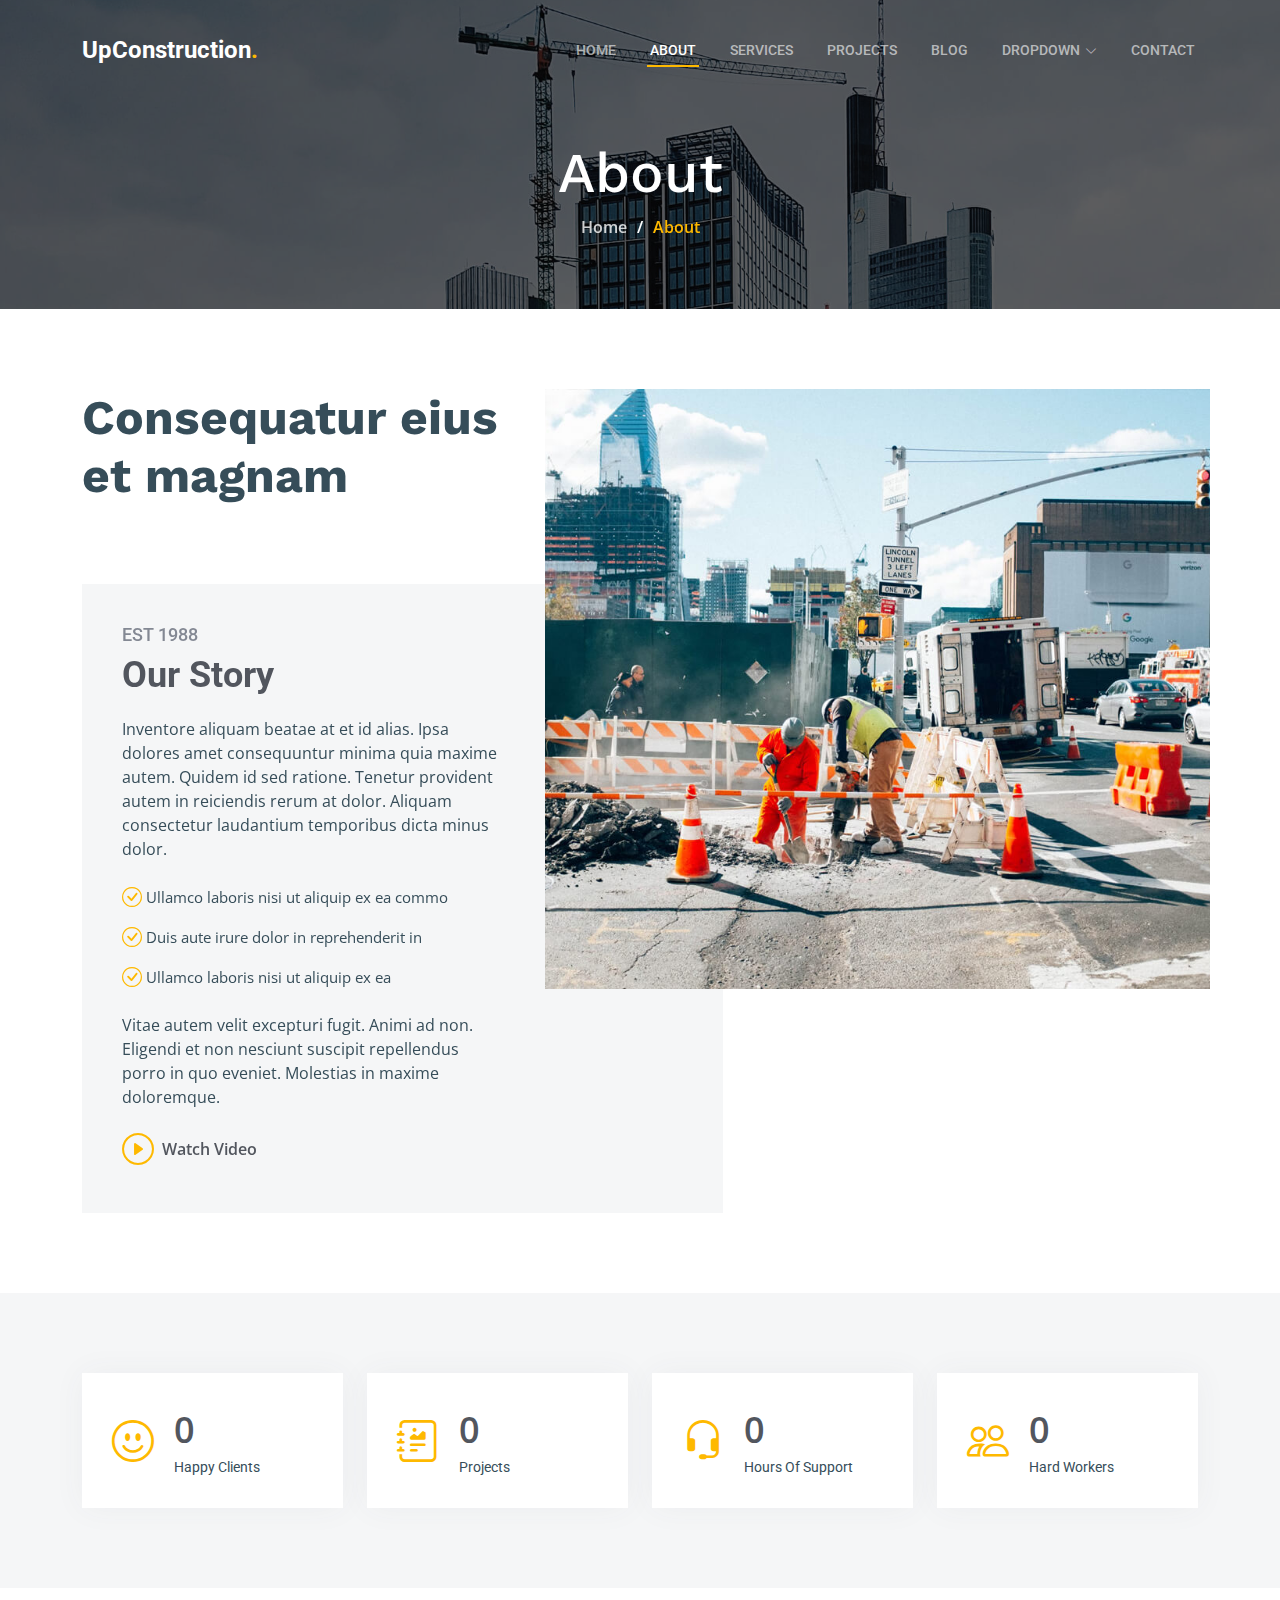
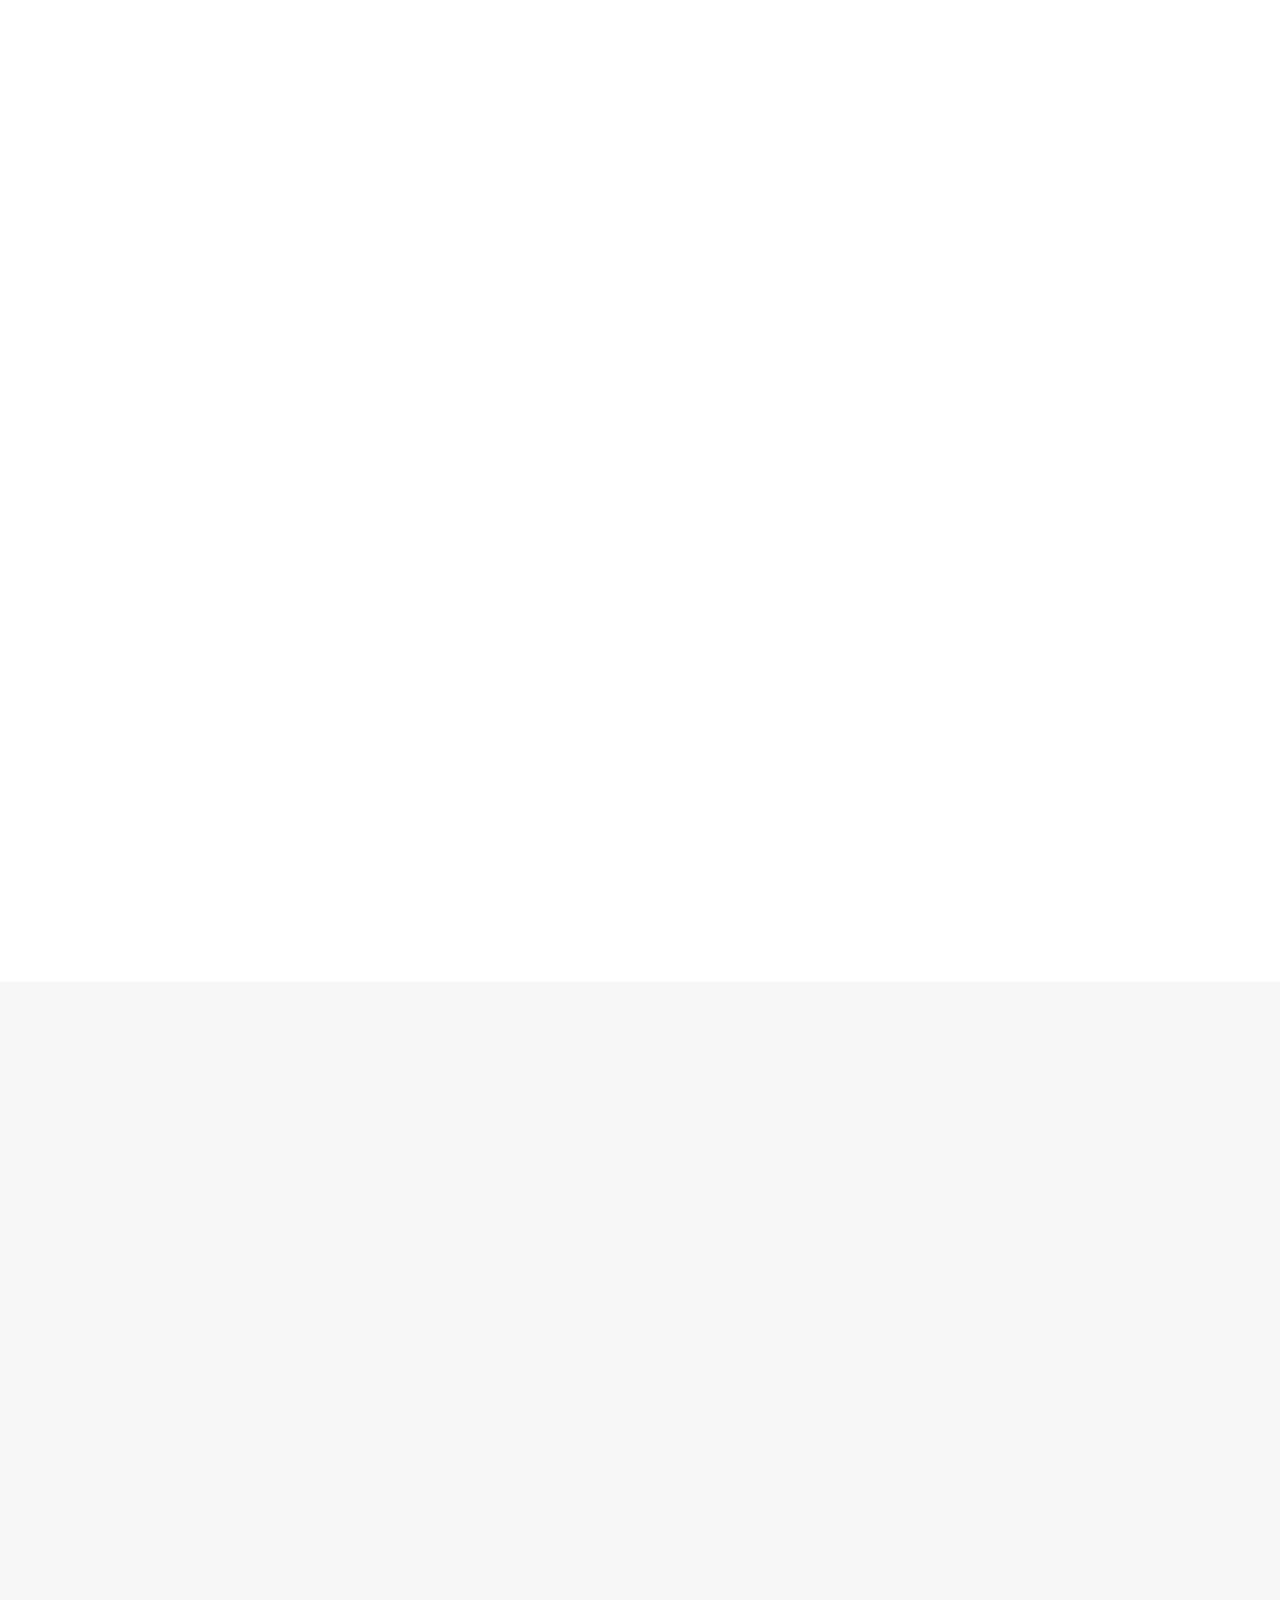
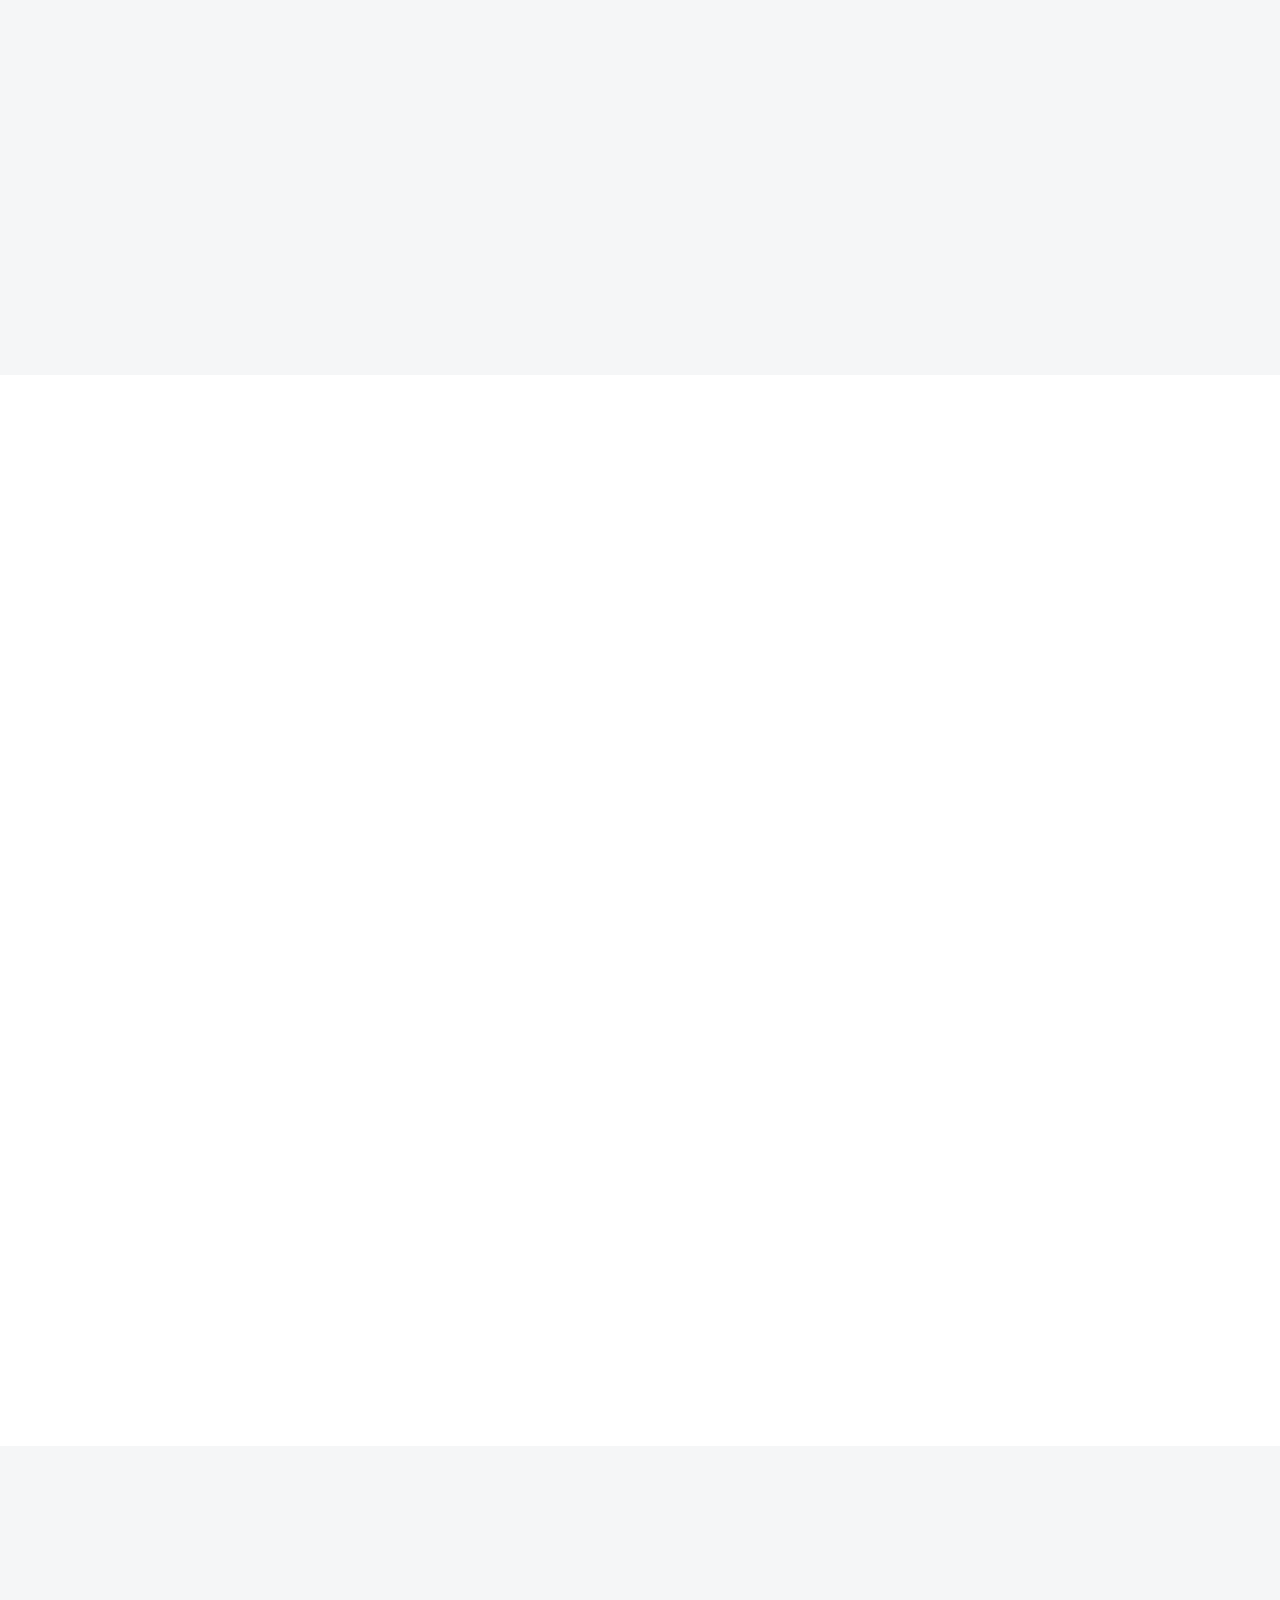
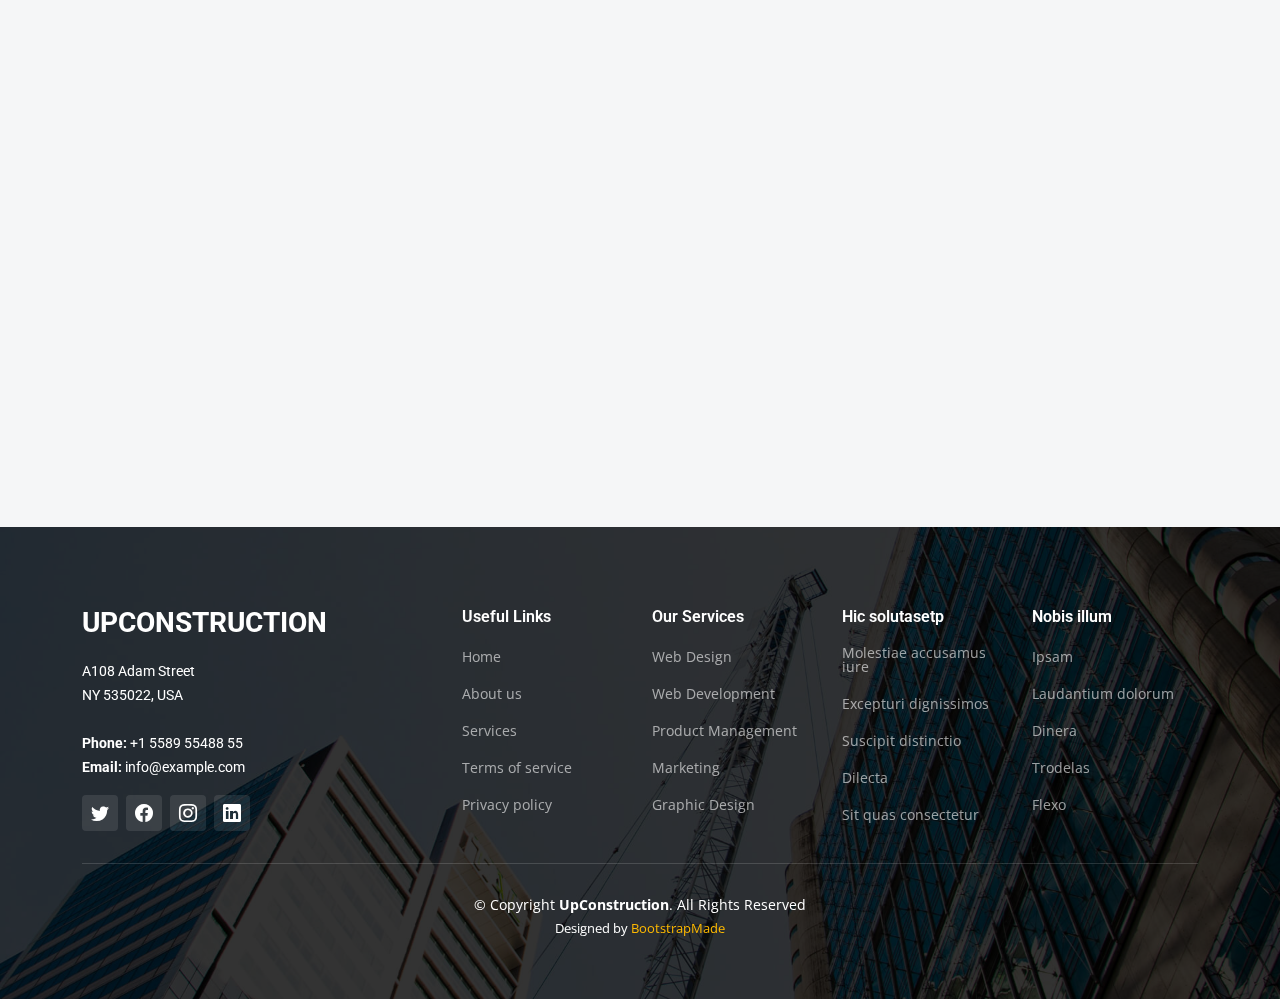
==== about.html @ 9ca7bbab "first commit" ====
<!DOCTYPE html>
<html lang="en">

<head>
  <meta charset="utf-8">
  <meta content="width=device-width, initial-scale=1.0" name="viewport">

  <title>UpConstruction Bootstrap Template - About</title>
  <meta content="" name="description">
  <meta content="" name="keywords">

  <!-- Favicons -->
  <link href="assets/img/favicon.png" rel="icon">
  <link href="assets/img/apple-touch-icon.png" rel="apple-touch-icon">

  <!-- Google Fonts -->
  <link rel="preconnect" href="https://fonts.googleapis.com">
  <link rel="preconnect" href="https://fonts.gstatic.com" crossorigin>
  <link href="https://fonts.googleapis.com/css2?family=Open+Sans:ital,wght@0,300;0,400;0,500;0,600;0,700;1,300;1,400;1,600;1,700&family=Roboto:ital,wght@0,300;0,400;0,500;0,600;0,700;1,300;1,400;1,500;1,600;1,700&family=Work+Sans:ital,wght@0,300;0,400;0,500;0,600;0,700;1,300;1,400;1,500;1,600;1,700&display=swap" rel="stylesheet">

  <!-- Vendor CSS Files -->
  <link href="assets/vendor/bootstrap/css/bootstrap.min.css" rel="stylesheet">
  <link href="assets/vendor/bootstrap-icons/bootstrap-icons.css" rel="stylesheet">
  <link href="assets/vendor/fontawesome-free/css/all.min.css" rel="stylesheet">
  <link href="assets/vendor/aos/aos.css" rel="stylesheet">
  <link href="assets/vendor/glightbox/css/glightbox.min.css" rel="stylesheet">
  <link href="assets/vendor/swiper/swiper-bundle.min.css" rel="stylesheet">

  <!-- Template Main CSS File -->
  <link href="assets/css/main.css" rel="stylesheet">

  <!-- =======================================================
  * Template Name: UpConstruction - v1.0.1
  * Template URL: https://bootstrapmade.com/upconstruction-bootstrap-construction-website-template/
  * Author: BootstrapMade.com
  * License: https://bootstrapmade.com/license/
  ======================================================== -->
</head>

<body>

  <!-- ======= Header ======= -->
  <header id="header" class="header d-flex align-items-center">
    <div class="container-fluid container-xl d-flex align-items-center justify-content-between">

      <a href="index.html" class="logo d-flex align-items-center">
        <!-- Uncomment the line below if you also wish to use an image logo -->
        <!-- <img src="assets/img/logo.png" alt=""> -->
        <h1>UpConstruction<span>.</span></h1>
      </a>

      <i class="mobile-nav-toggle mobile-nav-show bi bi-list"></i>
      <i class="mobile-nav-toggle mobile-nav-hide d-none bi bi-x"></i>
      <nav id="navbar" class="navbar">
        <ul>
          <li><a href="index.html">Home</a></li>
          <li><a href="about.html" class="active">About</a></li>
          <li><a href="services.html">Services</a></li>
          <li><a href="projects.html">Projects</a></li>
          <li><a href="blog.html">Blog</a></li>
          <li class="dropdown"><a href="#"><span>Dropdown</span> <i class="bi bi-chevron-down dropdown-indicator"></i></a>
            <ul>
              <li><a href="#">Dropdown 1</a></li>
              <li class="dropdown"><a href="#"><span>Deep Dropdown</span> <i class="bi bi-chevron-down dropdown-indicator"></i></a>
                <ul>
                  <li><a href="#">Deep Dropdown 1</a></li>
                  <li><a href="#">Deep Dropdown 2</a></li>
                  <li><a href="#">Deep Dropdown 3</a></li>
                  <li><a href="#">Deep Dropdown 4</a></li>
                  <li><a href="#">Deep Dropdown 5</a></li>
                </ul>
              </li>
              <li><a href="#">Dropdown 2</a></li>
              <li><a href="#">Dropdown 3</a></li>
              <li><a href="#">Dropdown 4</a></li>
            </ul>
          </li>
          <li><a href="contact.html">Contact</a></li>
        </ul>
      </nav><!-- .navbar -->

    </div>
  </header><!-- End Header -->

  <main id="main">

    <!-- ======= Breadcrumbs ======= -->
    <div class="breadcrumbs d-flex align-items-center" style="background-image: url('assets/img/breadcrumbs-bg.jpg');">
      <div class="container position-relative d-flex flex-column align-items-center" data-aos="fade">

        <h2>About</h2>
        <ol>
          <li><a href="index.html">Home</a></li>
          <li>About</li>
        </ol>

      </div>
    </div><!-- End Breadcrumbs -->

    <!-- ======= About Section ======= -->
    <section id="about" class="about">
      <div class="container" data-aos="fade-up">

        <div class="row position-relative">

          <div class="col-lg-7 about-img" style="background-image: url(assets/img/about.jpg);"></div>

          <div class="col-lg-7">
            <h2>Consequatur eius et magnam</h2>
            <div class="our-story">
              <h4>Est 1988</h4>
              <h3>Our Story</h3>
              <p>Inventore aliquam beatae at et id alias. Ipsa dolores amet consequuntur minima quia maxime autem. Quidem id sed ratione. Tenetur provident autem in reiciendis rerum at dolor. Aliquam consectetur laudantium temporibus dicta minus dolor.</p>
              <ul>
                <li><i class="bi bi-check-circle"></i> <span>Ullamco laboris nisi ut aliquip ex ea commo</span></li>
                <li><i class="bi bi-check-circle"></i> <span>Duis aute irure dolor in reprehenderit in</span></li>
                <li><i class="bi bi-check-circle"></i> <span>Ullamco laboris nisi ut aliquip ex ea</span></li>
              </ul>
              <p>Vitae autem velit excepturi fugit. Animi ad non. Eligendi et non nesciunt suscipit repellendus porro in quo eveniet. Molestias in maxime doloremque.</p>

              <div class="watch-video d-flex align-items-center position-relative">
                <i class="bi bi-play-circle"></i>
                <a href="https://www.youtube.com/watch?v=LXb3EKWsInQ" class="glightbox stretched-link">Watch Video</a>
              </div>
            </div>
          </div>

        </div>

      </div>
    </section>
    <!-- End About Section -->

    <!-- ======= Stats Counter Section ======= -->
    <section id="stats-counter" class="stats-counter section-bg">
      <div class="container">

        <div class="row gy-4">

          <div class="col-lg-3 col-md-6">
            <div class="stats-item d-flex align-items-center w-100 h-100">
              <i class="bi bi-emoji-smile color-blue flex-shrink-0"></i>
              <div>
                <span data-purecounter-start="0" data-purecounter-end="232" data-purecounter-duration="1" class="purecounter"></span>
                <p>Happy Clients</p>
              </div>
            </div>
          </div><!-- End Stats Item -->

          <div class="col-lg-3 col-md-6">
            <div class="stats-item d-flex align-items-center w-100 h-100">
              <i class="bi bi-journal-richtext color-orange flex-shrink-0"></i>
              <div>
                <span data-purecounter-start="0" data-purecounter-end="521" data-purecounter-duration="1" class="purecounter"></span>
                <p>Projects</p>
              </div>
            </div>
          </div><!-- End Stats Item -->

          <div class="col-lg-3 col-md-6">
            <div class="stats-item d-flex align-items-center w-100 h-100">
              <i class="bi bi-headset color-green flex-shrink-0"></i>
              <div>
                <span data-purecounter-start="0" data-purecounter-end="1463" data-purecounter-duration="1" class="purecounter"></span>
                <p>Hours Of Support</p>
              </div>
            </div>
          </div><!-- End Stats Item -->

          <div class="col-lg-3 col-md-6">
            <div class="stats-item d-flex align-items-center w-100 h-100">
              <i class="bi bi-people color-pink flex-shrink-0"></i>
              <div>
                <span data-purecounter-start="0" data-purecounter-end="15" data-purecounter-duration="1" class="purecounter"></span>
                <p>Hard Workers</p>
              </div>
            </div>
          </div><!-- End Stats Item -->

        </div>

      </div>
    </section><!-- End Stats Counter Section -->

    <!-- ======= Alt Services Section ======= -->
    <section id="alt-services" class="alt-services">
      <div class="container" data-aos="fade-up">

        <div class="row justify-content-around gy-4">
          <div class="col-lg-6 img-bg" style="background-image: url(assets/img/alt-services.jpg);" data-aos="zoom-in" data-aos-delay="100"></div>

          <div class="col-lg-5 d-flex flex-column justify-content-center">
            <h3>Enim quis est voluptatibus aliquid consequatur fugiat</h3>
            <p>Esse voluptas cumque vel exercitationem. Reiciendis est hic accusamus. Non ipsam et sed minima temporibus laudantium. Soluta voluptate sed facere corporis dolores excepturi</p>

            <div class="icon-box d-flex position-relative" data-aos="fade-up" data-aos-delay="100">
              <i class="bi bi-easel flex-shrink-0"></i>
              <div>
                <h4><a href="" class="stretched-link">Lorem Ipsum</a></h4>
                <p>Voluptatum deleniti atque corrupti quos dolores et quas molestias excepturi sint occaecati cupiditate non provident</p>
              </div>
            </div><!-- End Icon Box -->

            <div class="icon-box d-flex position-relative" data-aos="fade-up" data-aos-delay="200">
              <i class="bi bi-patch-check flex-shrink-0"></i>
              <div>
                <h4><a href="" class="stretched-link">Nemo Enim</a></h4>
                <p>At vero eos et accusamus et iusto odio dignissimos ducimus qui blanditiis praesentium voluptatum deleniti atque</p>
              </div>
            </div><!-- End Icon Box -->

            <div class="icon-box d-flex position-relative" data-aos="fade-up" data-aos-delay="300">
              <i class="bi bi-brightness-high flex-shrink-0"></i>
              <div>
                <h4><a href="" class="stretched-link">Dine Pad</a></h4>
                <p>Explicabo est voluptatum asperiores consequatur magnam. Et veritatis odit. Sunt aut deserunt minus aut eligendi omnis</p>
              </div>
            </div><!-- End Icon Box -->

            <div class="icon-box d-flex position-relative" data-aos="fade-up" data-aos-delay="400">
              <i class="bi bi-brightness-high flex-shrink-0"></i>
              <div>
                <h4><a href="" class="stretched-link">Tride clov</a></h4>
                <p>Est voluptatem labore deleniti quis a delectus et. Saepe dolorem libero sit non aspernatur odit amet. Et eligendi</p>
              </div>
            </div><!-- End Icon Box -->

          </div>
        </div>

      </div>
    </section><!-- End Alt Services Section -->

    <!-- ======= Alt Services Section 2 ======= -->
    <section id="alt-services-2" class="alt-services section-bg">
      <div class="container" data-aos="fade-up">

        <div class="row justify-content-around gy-4">
          <div class="col-lg-5 d-flex flex-column justify-content-center">
            <h3>Non quasi officia eum nobis et rerum epudiandae rem voluptatem</h3>
            <p>Maxime quia dolorum alias perspiciatis. Earum voluptatem sint at non. Ducimus maxime minima iste magni sit praesentium assumenda minus. Amet rerum saepe tempora vero.</p>

            <div class="icon-box d-flex position-relative" data-aos="fade-up" data-aos-delay="100">
              <i class="bi bi-easel flex-shrink-0"></i>
              <div>
                <h4><a href="" class="stretched-link">Lorem Ipsum</a></h4>
                <p>Voluptatum deleniti atque corrupti quos dolores et quas molestias excepturi sint occaecati cupiditate non provident</p>
              </div>
            </div><!-- End Icon Box -->

            <div class="icon-box d-flex position-relative" data-aos="fade-up" data-aos-delay="200">
              <i class="bi bi-patch-check flex-shrink-0"></i>
              <div>
                <h4><a href="" class="stretched-link">Nemo Enim</a></h4>
                <p>At vero eos et accusamus et iusto odio dignissimos ducimus qui blanditiis praesentium voluptatum deleniti atque</p>
              </div>
            </div><!-- End Icon Box -->

            <div class="icon-box d-flex position-relative" data-aos="fade-up" data-aos-delay="300">
              <i class="bi bi-brightness-high flex-shrink-0"></i>
              <div>
                <h4><a href="" class="stretched-link">Dine Pad</a></h4>
                <p>Explicabo est voluptatum asperiores consequatur magnam. Et veritatis odit. Sunt aut deserunt minus aut eligendi omnis</p>
              </div>
            </div><!-- End Icon Box -->

            <div class="icon-box d-flex position-relative" data-aos="fade-up" data-aos-delay="400">
              <i class="bi bi-brightness-high flex-shrink-0"></i>
              <div>
                <h4><a href="" class="stretched-link">Tride clov</a></h4>
                <p>Est voluptatem labore deleniti quis a delectus et. Saepe dolorem libero sit non aspernatur odit amet. Et eligendi</p>
              </div>
            </div><!-- End Icon Box -->
          </div>

          <div class="col-lg-6 img-bg" style="background-image: url(assets/img/alt-services-2.jpg);" data-aos="zoom-in" data-aos-delay="100"></div>
        </div>

      </div>
    </section><!-- End Alt Services Section 2 -->

    <!-- ======= Our Team Section ======= -->
    <section id="team" class="team">
      <div class="container" data-aos="fade-up">

        <div class="section-header">
          <h2>Our Team</h2>
          <p>Aperiam dolorum et et wuia molestias qui eveniet numquam nihil porro incidunt dolores placeat sunt id nobis omnis tiledo stran delop</p>
        </div>

        <div class="row gy-5">

          <div class="col-lg-4 col-md-6 member" data-aos="fade-up" data-aos-delay="100">
            <div class="member-img">
              <img src="assets/img/team/team-1.jpg" class="img-fluid" alt="">
              <div class="social">
                <a href="#"><i class="bi bi-twitter"></i></a>
                <a href="#"><i class="bi bi-facebook"></i></a>
                <a href="#"><i class="bi bi-instagram"></i></a>
                <a href="#"><i class="bi bi-linkedin"></i></a>
              </div>
            </div>
            <div class="member-info text-center">
              <h4>Walter White</h4>
              <span>Chief Executive Officer</span>
              <p>Aliquam iure quaerat voluptatem praesentium possimus unde laudantium vel dolorum distinctio dire flow</p>
            </div>
          </div><!-- End Team Member -->

          <div class="col-lg-4 col-md-6 member" data-aos="fade-up" data-aos-delay="200">
            <div class="member-img">
              <img src="assets/img/team/team-2.jpg" class="img-fluid" alt="">
              <div class="social">
                <a href="#"><i class="bi bi-twitter"></i></a>
                <a href="#"><i class="bi bi-facebook"></i></a>
                <a href="#"><i class="bi bi-instagram"></i></a>
                <a href="#"><i class="bi bi-linkedin"></i></a>
              </div>
            </div>
            <div class="member-info text-center">
              <h4>Sarah Jhonson</h4>
              <span>Product Manager</span>
              <p>Labore ipsam sit consequatur exercitationem rerum laboriosam laudantium aut quod dolores exercitationem ut</p>
            </div>
          </div><!-- End Team Member -->

          <div class="col-lg-4 col-md-6 member" data-aos="fade-up" data-aos-delay="300">
            <div class="member-img">
              <img src="assets/img/team/team-3.jpg" class="img-fluid" alt="">
              <div class="social">
                <a href="#"><i class="bi bi-twitter"></i></a>
                <a href="#"><i class="bi bi-facebook"></i></a>
                <a href="#"><i class="bi bi-instagram"></i></a>
                <a href="#"><i class="bi bi-linkedin"></i></a>
              </div>
            </div>
            <div class="member-info text-center">
              <h4>William Anderson</h4>
              <span>CTO</span>
              <p>Illum minima ea autem doloremque ipsum quidem quas aspernatur modi ut praesentium vel tque sed facilis at qui</p>
            </div>
          </div><!-- End Team Member -->

          <div class="col-lg-4 col-md-6 member" data-aos="fade-up" data-aos-delay="400">
            <div class="member-img">
              <img src="assets/img/team/team-4.jpg" class="img-fluid" alt="">
              <div class="social">
                <a href="#"><i class="bi bi-twitter"></i></a>
                <a href="#"><i class="bi bi-facebook"></i></a>
                <a href="#"><i class="bi bi-instagram"></i></a>
                <a href="#"><i class="bi bi-linkedin"></i></a>
              </div>
            </div>
            <div class="member-info text-center">
              <h4>Amanda Jepson</h4>
              <span>Accountant</span>
              <p>Magni voluptatem accusamus assumenda cum nisi aut qui dolorem voluptate sed et veniam quasi quam consectetur</p>
            </div>
          </div><!-- End Team Member -->

          <div class="col-lg-4 col-md-6 member" data-aos="fade-up" data-aos-delay="500">
            <div class="member-img">
              <img src="assets/img/team/team-5.jpg" class="img-fluid" alt="">
              <div class="social">
                <a href="#"><i class="bi bi-twitter"></i></a>
                <a href="#"><i class="bi bi-facebook"></i></a>
                <a href="#"><i class="bi bi-instagram"></i></a>
                <a href="#"><i class="bi bi-linkedin"></i></a>
              </div>
            </div>
            <div class="member-info text-center">
              <h4>Brian Doe</h4>
              <span>Marketing</span>
              <p>Qui consequuntur quos accusamus magnam quo est molestiae eius laboriosam sunt doloribus quia impedit laborum velit</p>
            </div>
          </div><!-- End Team Member -->

          <div class="col-lg-4 col-md-6 member" data-aos="fade-up" data-aos-delay="600">
            <div class="member-img">
              <img src="assets/img/team/team-6.jpg" class="img-fluid" alt="">
              <div class="social">
                <a href="#"><i class="bi bi-twitter"></i></a>
                <a href="#"><i class="bi bi-facebook"></i></a>
                <a href="#"><i class="bi bi-instagram"></i></a>
                <a href="#"><i class="bi bi-linkedin"></i></a>
              </div>
            </div>
            <div class="member-info text-center">
              <h4>Josepha Palas</h4>
              <span>Operation</span>
              <p>Sint sint eveniet explicabo amet consequatur nesciunt error enim rerum earum et omnis fugit eligendi cupiditate vel</p>
            </div>
          </div><!-- End Team Member -->

        </div>

      </div>
    </section><!-- End Our Team Section -->

    <!-- ======= Testimonials Section ======= -->
    <section id="testimonials" class="testimonials section-bg">
      <div class="container" data-aos="fade-up">

        <div class="section-header">
          <h2>Testimonials</h2>
          <p>Quam sed id excepturi ccusantium dolorem ut quis dolores nisi llum nostrum enim velit qui ut et autem uia reprehenderit sunt deleniti</p>
        </div>

        <div class="slides-2 swiper">
          <div class="swiper-wrapper">

            <div class="swiper-slide">
              <div class="testimonial-wrap">
                <div class="testimonial-item">
                  <img src="assets/img/testimonials/testimonials-1.jpg" class="testimonial-img" alt="">
                  <h3>Saul Goodman</h3>
                  <h4>Ceo &amp; Founder</h4>
                  <div class="stars">
                    <i class="bi bi-star-fill"></i><i class="bi bi-star-fill"></i><i class="bi bi-star-fill"></i><i class="bi bi-star-fill"></i><i class="bi bi-star-fill"></i>
                  </div>
                  <p>
                    <i class="bi bi-quote quote-icon-left"></i>
                    Proin iaculis purus consequat sem cure digni ssim donec porttitora entum suscipit rhoncus. Accusantium quam, ultricies eget id, aliquam eget nibh et. Maecen aliquam, risus at semper.
                    <i class="bi bi-quote quote-icon-right"></i>
                  </p>
                </div>
              </div>
            </div><!-- End testimonial item -->

            <div class="swiper-slide">
              <div class="testimonial-wrap">
                <div class="testimonial-item">
                  <img src="assets/img/testimonials/testimonials-2.jpg" class="testimonial-img" alt="">
                  <h3>Sara Wilsson</h3>
                  <h4>Designer</h4>
                  <div class="stars">
                    <i class="bi bi-star-fill"></i><i class="bi bi-star-fill"></i><i class="bi bi-star-fill"></i><i class="bi bi-star-fill"></i><i class="bi bi-star-fill"></i>
                  </div>
                  <p>
                    <i class="bi bi-quote quote-icon-left"></i>
                    Export tempor illum tamen malis malis eram quae irure esse labore quem cillum quid cillum eram malis quorum velit fore eram velit sunt aliqua noster fugiat irure amet legam anim culpa.
                    <i class="bi bi-quote quote-icon-right"></i>
                  </p>
                </div>
              </div>
            </div><!-- End testimonial item -->

            <div class="swiper-slide">
              <div class="testimonial-wrap">
                <div class="testimonial-item">
                  <img src="assets/img/testimonials/testimonials-3.jpg" class="testimonial-img" alt="">
                  <h3>Jena Karlis</h3>
                  <h4>Store Owner</h4>
                  <div class="stars">
                    <i class="bi bi-star-fill"></i><i class="bi bi-star-fill"></i><i class="bi bi-star-fill"></i><i class="bi bi-star-fill"></i><i class="bi bi-star-fill"></i>
                  </div>
                  <p>
                    <i class="bi bi-quote quote-icon-left"></i>
                    Enim nisi quem export duis labore cillum quae magna enim sint quorum nulla quem veniam duis minim tempor labore quem eram duis noster aute amet eram fore quis sint minim.
                    <i class="bi bi-quote quote-icon-right"></i>
                  </p>
                </div>
              </div>
            </div><!-- End testimonial item -->

            <div class="swiper-slide">
              <div class="testimonial-wrap">
                <div class="testimonial-item">
                  <img src="assets/img/testimonials/testimonials-4.jpg" class="testimonial-img" alt="">
                  <h3>Matt Brandon</h3>
                  <h4>Freelancer</h4>
                  <div class="stars">
                    <i class="bi bi-star-fill"></i><i class="bi bi-star-fill"></i><i class="bi bi-star-fill"></i><i class="bi bi-star-fill"></i><i class="bi bi-star-fill"></i>
                  </div>
                  <p>
                    <i class="bi bi-quote quote-icon-left"></i>
                    Fugiat enim eram quae cillum dolore dolor amet nulla culpa multos export minim fugiat minim velit minim dolor enim duis veniam ipsum anim magna sunt elit fore quem dolore labore illum veniam.
                    <i class="bi bi-quote quote-icon-right"></i>
                  </p>
                </div>
              </div>
            </div><!-- End testimonial item -->

            <div class="swiper-slide">
              <div class="testimonial-wrap">
                <div class="testimonial-item">
                  <img src="assets/img/testimonials/testimonials-5.jpg" class="testimonial-img" alt="">
                  <h3>John Larson</h3>
                  <h4>Entrepreneur</h4>
                  <div class="stars">
                    <i class="bi bi-star-fill"></i><i class="bi bi-star-fill"></i><i class="bi bi-star-fill"></i><i class="bi bi-star-fill"></i><i class="bi bi-star-fill"></i>
                  </div>
                  <p>
                    <i class="bi bi-quote quote-icon-left"></i>
                    Quis quorum aliqua sint quem legam fore sunt eram irure aliqua veniam tempor noster veniam enim culpa labore duis sunt culpa nulla illum cillum fugiat legam esse veniam culpa fore nisi cillum quid.
                    <i class="bi bi-quote quote-icon-right"></i>
                  </p>
                </div>
              </div>
            </div><!-- End testimonial item -->

          </div>
          <div class="swiper-pagination"></div>
        </div>

      </div>
    </section><!-- End Testimonials Section -->

  </main><!-- End #main -->

  <!-- ======= Footer ======= -->
  <footer id="footer" class="footer">

    <div class="footer-content position-relative">
      <div class="container">
        <div class="row">

          <div class="col-lg-4 col-md-6">
            <div class="footer-info">
              <h3>UpConstruction</h3>
              <p>
                A108 Adam Street <br>
                NY 535022, USA<br><br>
                <strong>Phone:</strong> +1 5589 55488 55<br>
                <strong>Email:</strong> info@example.com<br>
              </p>
              <div class="social-links d-flex mt-3">
                <a href="#" class="d-flex align-items-center justify-content-center"><i class="bi bi-twitter"></i></a>
                <a href="#" class="d-flex align-items-center justify-content-center"><i class="bi bi-facebook"></i></a>
                <a href="#" class="d-flex align-items-center justify-content-center"><i class="bi bi-instagram"></i></a>
                <a href="#" class="d-flex align-items-center justify-content-center"><i class="bi bi-linkedin"></i></a>
              </div>
            </div>
          </div><!-- End footer info column-->

          <div class="col-lg-2 col-md-3 footer-links">
            <h4>Useful Links</h4>
            <ul>
              <li><a href="#">Home</a></li>
              <li><a href="#">About us</a></li>
              <li><a href="#">Services</a></li>
              <li><a href="#">Terms of service</a></li>
              <li><a href="#">Privacy policy</a></li>
            </ul>
          </div><!-- End footer links column-->

          <div class="col-lg-2 col-md-3 footer-links">
            <h4>Our Services</h4>
            <ul>
              <li><a href="#">Web Design</a></li>
              <li><a href="#">Web Development</a></li>
              <li><a href="#">Product Management</a></li>
              <li><a href="#">Marketing</a></li>
              <li><a href="#">Graphic Design</a></li>
            </ul>
          </div><!-- End footer links column-->

          <div class="col-lg-2 col-md-3 footer-links">
            <h4>Hic solutasetp</h4>
            <ul>
              <li><a href="#">Molestiae accusamus iure</a></li>
              <li><a href="#">Excepturi dignissimos</a></li>
              <li><a href="#">Suscipit distinctio</a></li>
              <li><a href="#">Dilecta</a></li>
              <li><a href="#">Sit quas consectetur</a></li>
            </ul>
          </div><!-- End footer links column-->

          <div class="col-lg-2 col-md-3 footer-links">
            <h4>Nobis illum</h4>
            <ul>
              <li><a href="#">Ipsam</a></li>
              <li><a href="#">Laudantium dolorum</a></li>
              <li><a href="#">Dinera</a></li>
              <li><a href="#">Trodelas</a></li>
              <li><a href="#">Flexo</a></li>
            </ul>
          </div><!-- End footer links column-->

        </div>
      </div>
    </div>

    <div class="footer-legal text-center position-relative">
      <div class="container">
        <div class="copyright">
          &copy; Copyright <strong><span>UpConstruction</span></strong>. All Rights Reserved
        </div>
        <div class="credits">
          <!-- All the links in the footer should remain intact. -->
          <!-- You can delete the links only if you purchased the pro version. -->
          <!-- Licensing information: https://bootstrapmade.com/license/ -->
          <!-- Purchase the pro version with working PHP/AJAX contact form: https://bootstrapmade.com/upconstruction-bootstrap-construction-website-template/ -->
          Designed by <a href="https://bootstrapmade.com/">BootstrapMade</a>
        </div>
      </div>
    </div>

  </footer>
  <!-- End Footer -->

  <a href="#" class="scroll-top d-flex align-items-center justify-content-center"><i class="bi bi-arrow-up-short"></i></a>

  <div id="preloader"></div>

  <!-- Vendor JS Files -->
  <script src="assets/vendor/bootstrap/js/bootstrap.bundle.min.js"></script>
  <script src="assets/vendor/aos/aos.js"></script>
  <script src="assets/vendor/glightbox/js/glightbox.min.js"></script>
  <script src="assets/vendor/isotope-layout/isotope.pkgd.min.js"></script>
  <script src="assets/vendor/swiper/swiper-bundle.min.js"></script>
  <script src="assets/vendor/purecounter/purecounter_vanilla.js"></script>
  <script src="assets/vendor/php-email-form/validate.js"></script>

  <!-- Template Main JS File -->
  <script src="assets/js/main.js"></script>

</body>

</html>
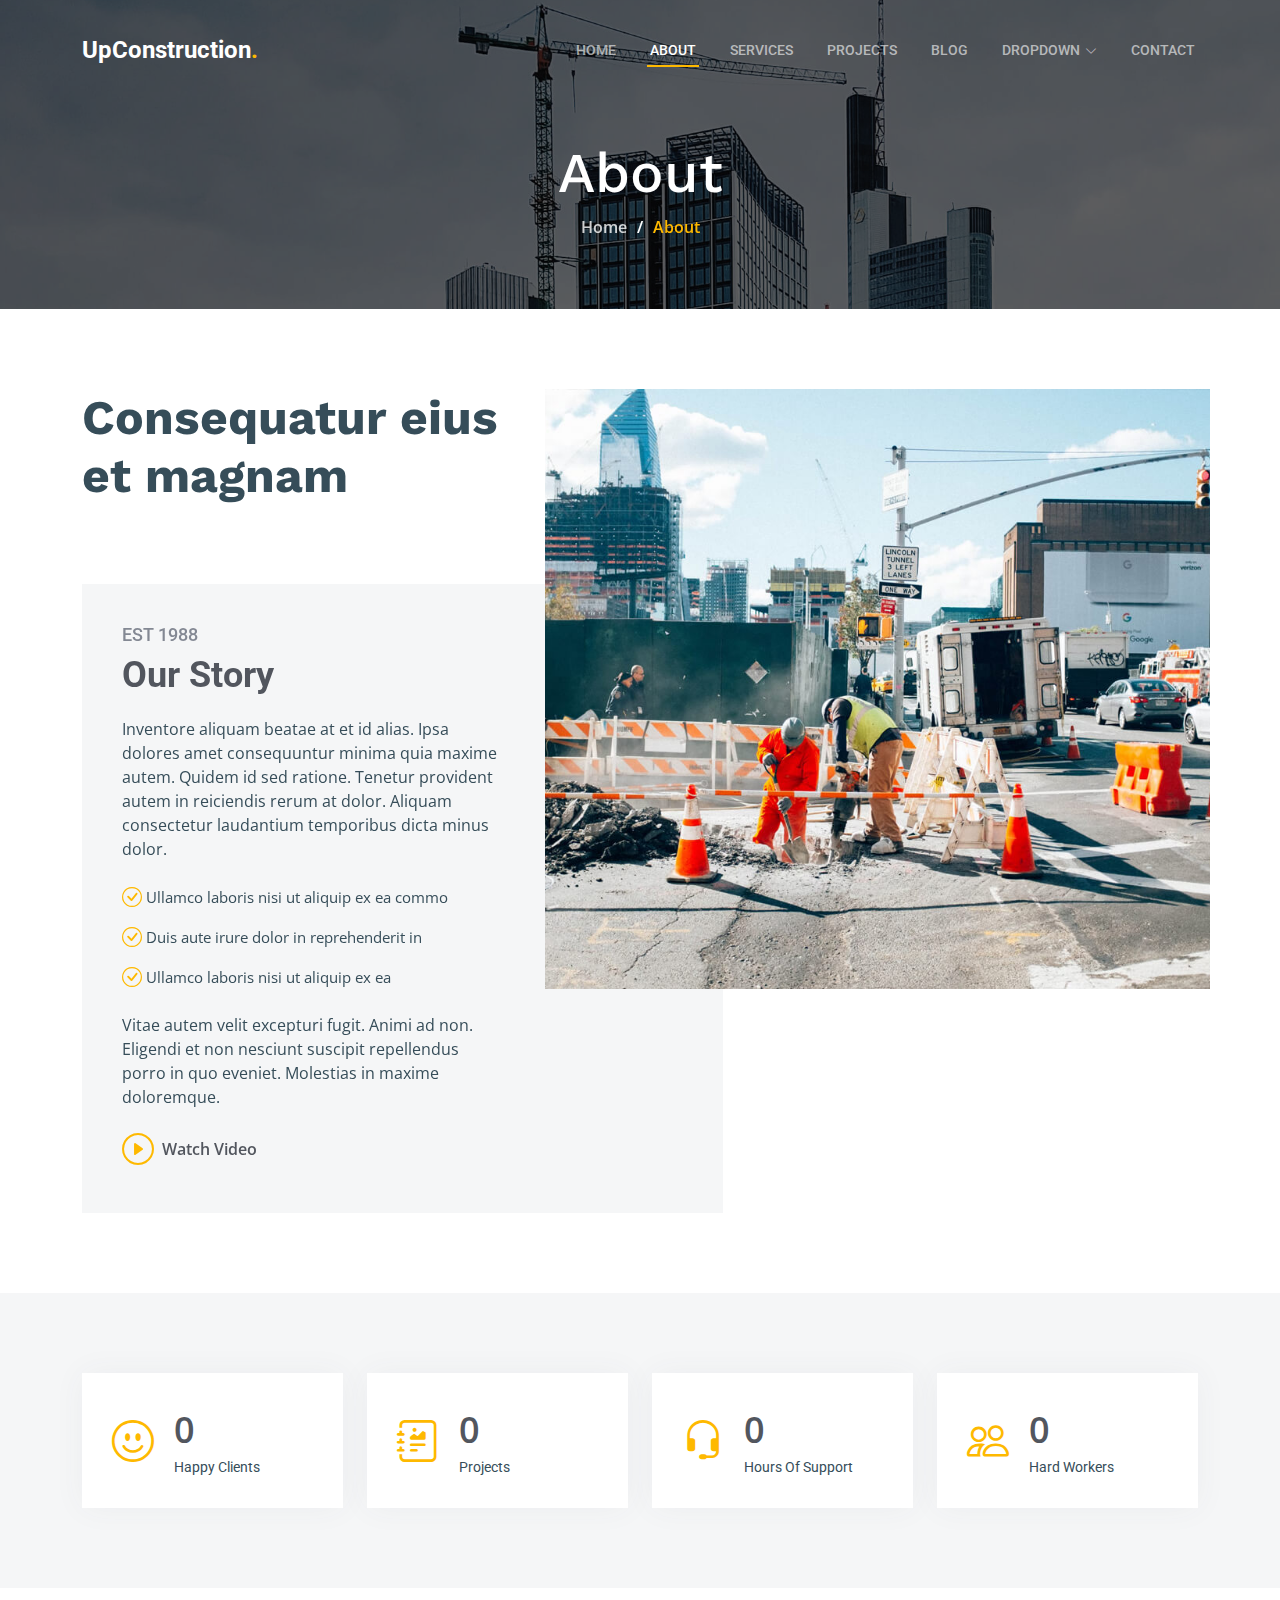
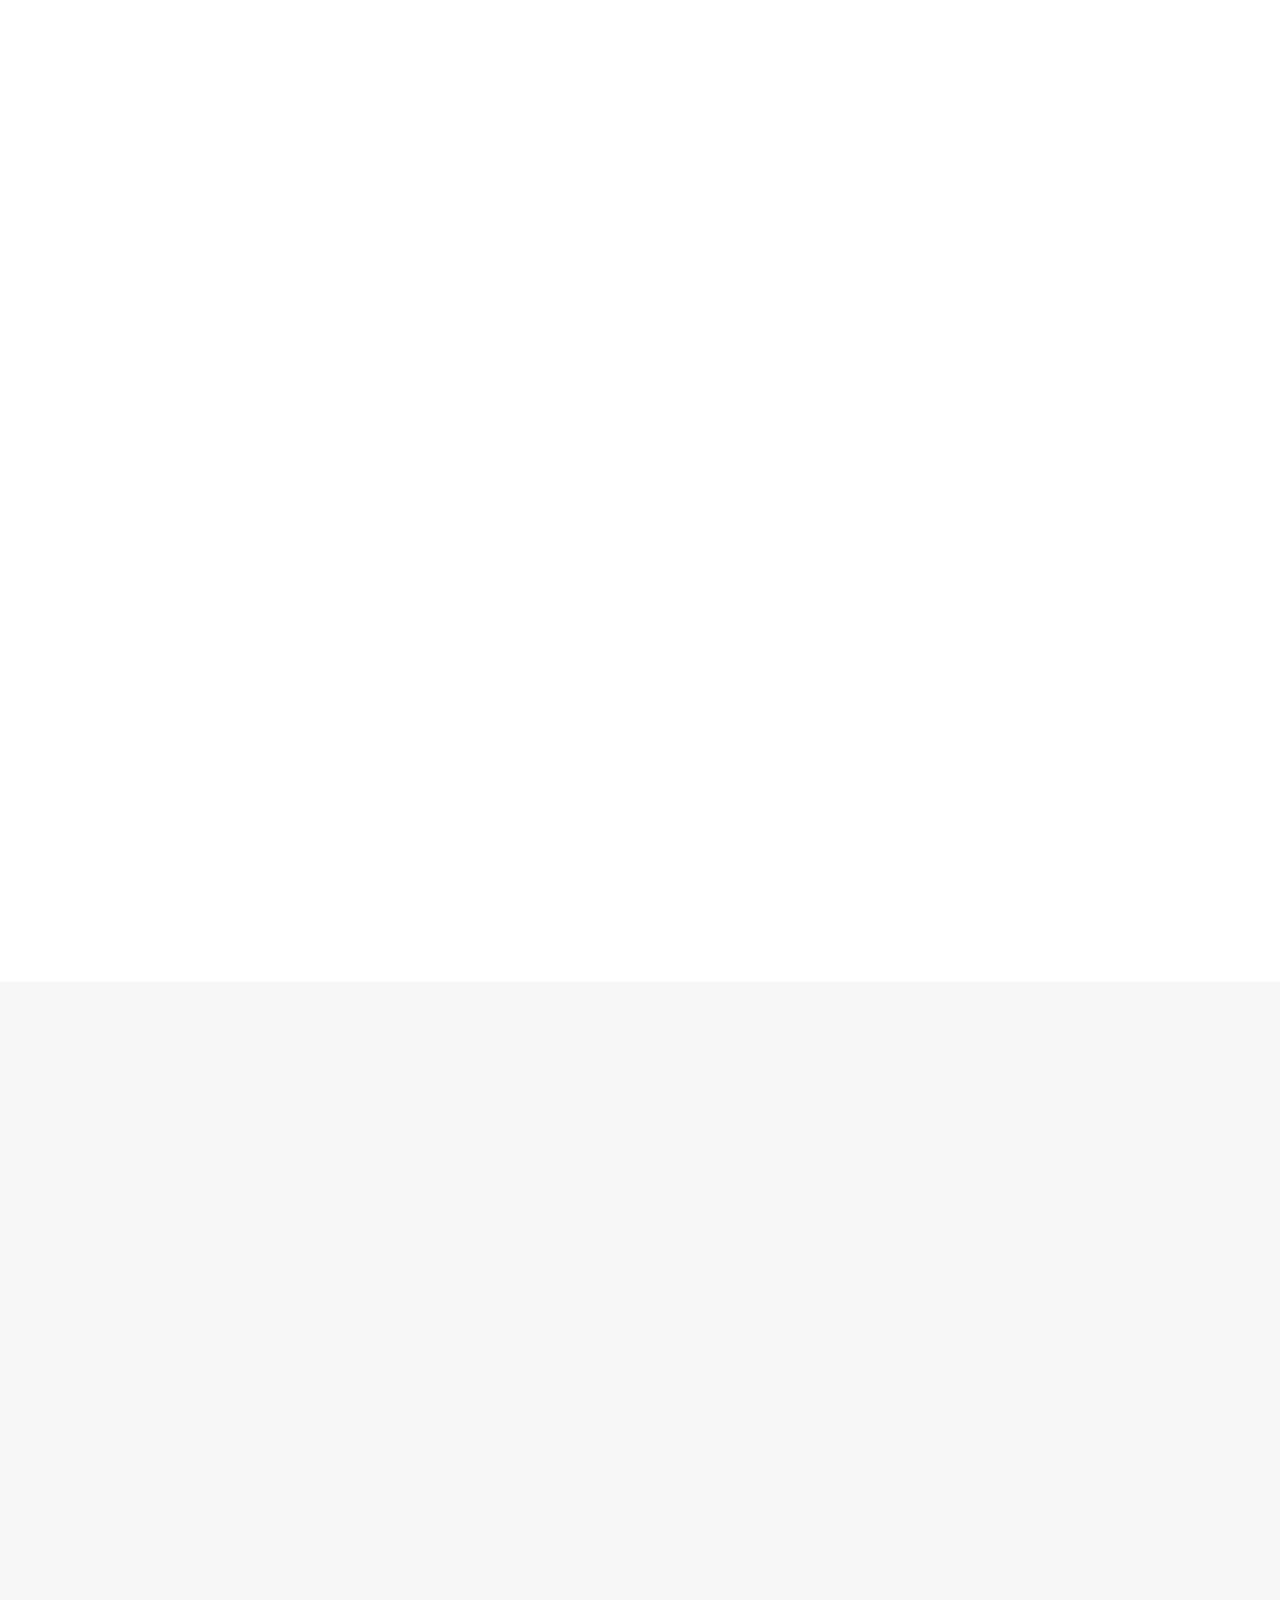
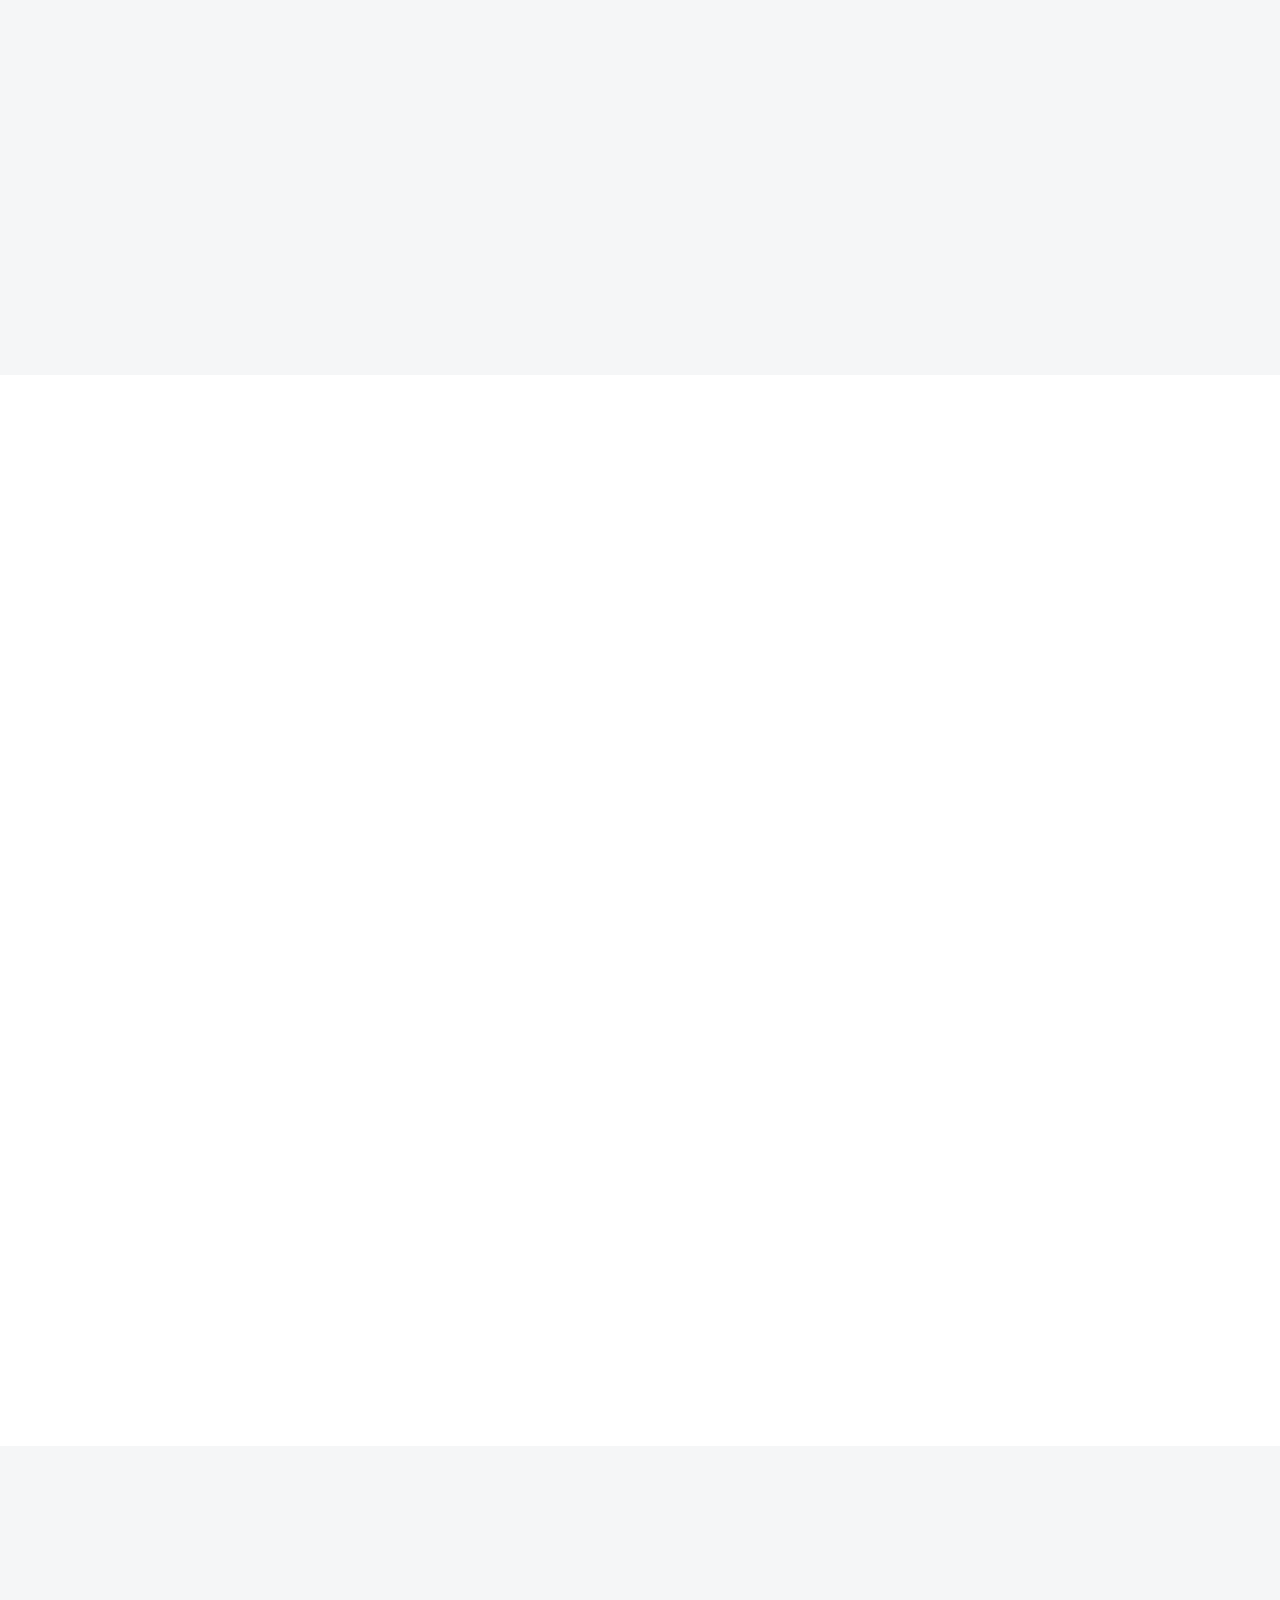
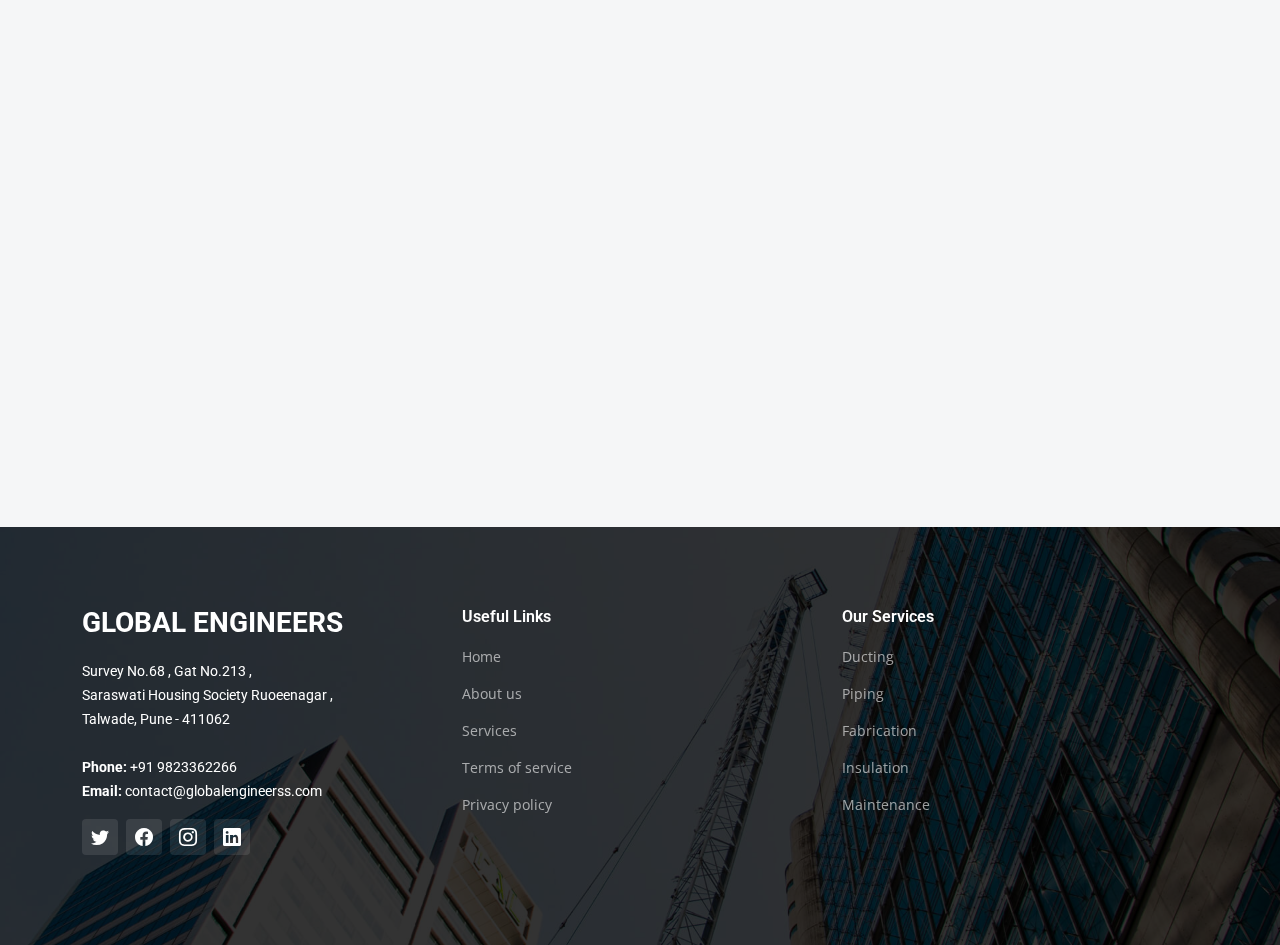
==== commit a1ec58e1: "footer change" ====
--- a/about.html
+++ b/about.html
@@ -5,7 +5,7 @@
   <meta charset="utf-8">
   <meta content="width=device-width, initial-scale=1.0" name="viewport">
 
-  <title>UpConstruction Bootstrap Template - About</title>
+  <title>Global Engineers - About</title>
   <meta content="" name="description">
   <meta content="" name="keywords">
 
@@ -509,7 +509,8 @@
   </main><!-- End #main -->
 
   <!-- ======= Footer ======= -->
-  <footer id="footer" class="footer">
+   <!-- ======= Footer ======= -->
+   <footer id="footer" class="footer">
 
     <div class="footer-content position-relative">
       <div class="container">
@@ -517,12 +518,13 @@
 
           <div class="col-lg-4 col-md-6">
             <div class="footer-info">
-              <h3>UpConstruction</h3>
+              <h3>Global Engineers</h3>
               <p>
-                A108 Adam Street <br>
-                NY 535022, USA<br><br>
-                <strong>Phone:</strong> +1 5589 55488 55<br>
-                <strong>Email:</strong> info@example.com<br>
+                Survey No.68 , Gat No.213 , <br>
+                Saraswati Housing Society Ruoeenagar , <br>
+                Talwade, Pune - 411062<br><br>
+                <strong>Phone:</strong> +91 9823362266<br>
+                <strong>Email:</strong> contact@globalengineerss.com<br>
               </p>
               <div class="social-links d-flex mt-3">
                 <a href="#" class="d-flex align-items-center justify-content-center"><i class="bi bi-twitter"></i></a>
@@ -533,7 +535,7 @@
             </div>
           </div><!-- End footer info column-->
 
-          <div class="col-lg-2 col-md-3 footer-links">
+          <div class="col-lg-4 col-md-3 footer-links">
             <h4>Useful Links</h4>
             <ul>
               <li><a href="#">Home</a></li>
@@ -544,18 +546,18 @@
             </ul>
           </div><!-- End footer links column-->
 
-          <div class="col-lg-2 col-md-3 footer-links">
+          <div class="col-lg-4 col-md-3 footer-links">
             <h4>Our Services</h4>
             <ul>
-              <li><a href="#">Web Design</a></li>
-              <li><a href="#">Web Development</a></li>
-              <li><a href="#">Product Management</a></li>
-              <li><a href="#">Marketing</a></li>
-              <li><a href="#">Graphic Design</a></li>
+              <li><a href="#">Ducting </a></li>
+              <li><a href="#">Piping</a></li>
+              <li><a href="#">Fabrication</a></li>
+              <li><a href="#">Insulation</a></li>
+              <li><a href="#">Maintenance</a></li>
             </ul>
           </div><!-- End footer links column-->
 
-          <div class="col-lg-2 col-md-3 footer-links">
+          <!-- <div class="col-lg-2 col-md-3 footer-links">
             <h4>Hic solutasetp</h4>
             <ul>
               <li><a href="#">Molestiae accusamus iure</a></li>
@@ -564,9 +566,10 @@
               <li><a href="#">Dilecta</a></li>
               <li><a href="#">Sit quas consectetur</a></li>
             </ul>
-          </div><!-- End footer links column-->
-
-          <div class="col-lg-2 col-md-3 footer-links">
+          </div> -->
+          <!-- End footer links column-->
+
+          <!-- <div class="col-lg-2 col-md-3 footer-links">
             <h4>Nobis illum</h4>
             <ul>
               <li><a href="#">Ipsam</a></li>
@@ -575,7 +578,8 @@
               <li><a href="#">Trodelas</a></li>
               <li><a href="#">Flexo</a></li>
             </ul>
-          </div><!-- End footer links column-->
+          </div> -->
+          <!-- End footer links column-->
 
         </div>
       </div>
@@ -583,20 +587,17 @@
 
     <div class="footer-legal text-center position-relative">
       <div class="container">
-        <div class="copyright">
-          &copy; Copyright <strong><span>UpConstruction</span></strong>. All Rights Reserved
-        </div>
-        <div class="credits">
-          <!-- All the links in the footer should remain intact. -->
-          <!-- You can delete the links only if you purchased the pro version. -->
-          <!-- Licensing information: https://bootstrapmade.com/license/ -->
-          <!-- Purchase the pro version with working PHP/AJAX contact form: https://bootstrapmade.com/upconstruction-bootstrap-construction-website-template/ -->
-          Designed by <a href="https://bootstrapmade.com/">BootstrapMade</a>
-        </div>
+        <!-- <div class="copyright">
+          &copy; Copyright <strong><span>Global Engineers</span></strong>. All Rights Reserved
+        </div> -->
+        <!-- <div class="credits">
+         Designed by <a href="https://bootstrapmade.com/">BootstrapMade</a>
+        </div> -->
       </div>
     </div>
 
   </footer>
+  <!-- End Footer -->
   <!-- End Footer -->
 
   <a href="#" class="scroll-top d-flex align-items-center justify-content-center"><i class="bi bi-arrow-up-short"></i></a>
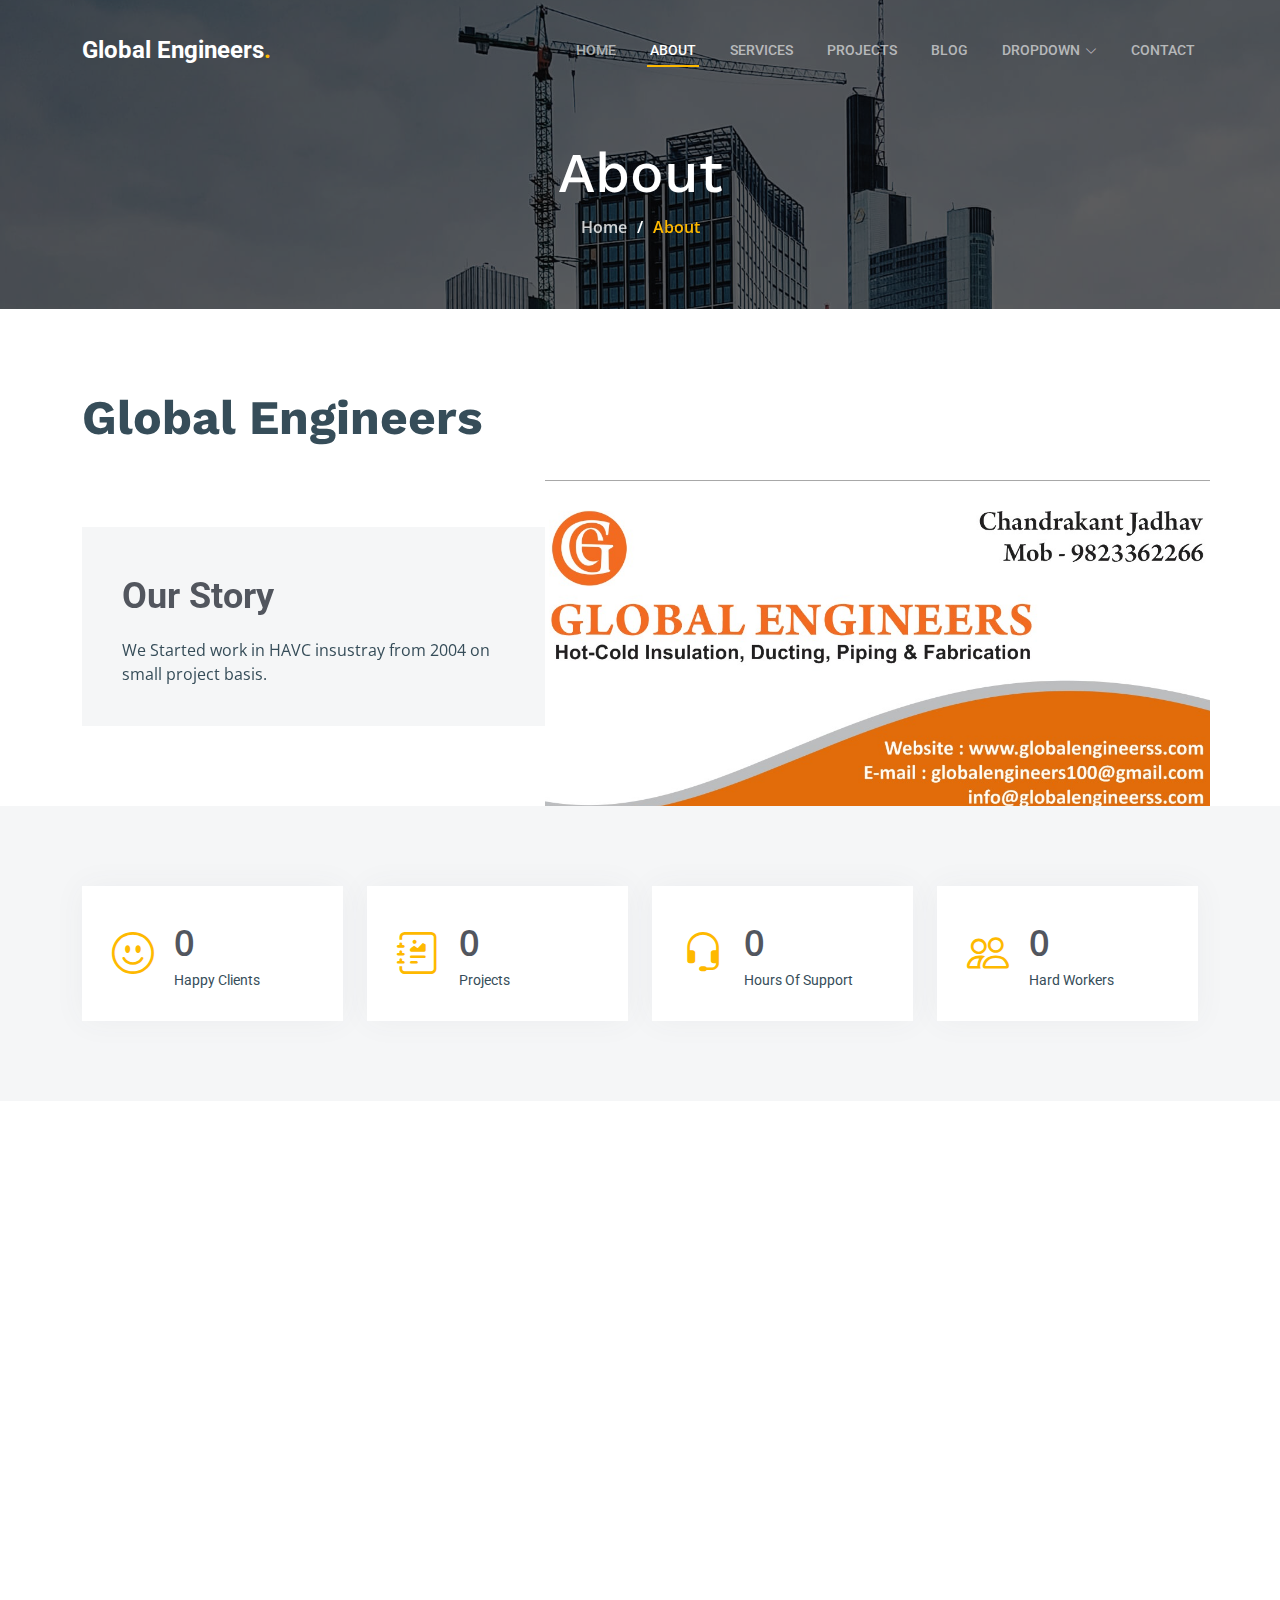
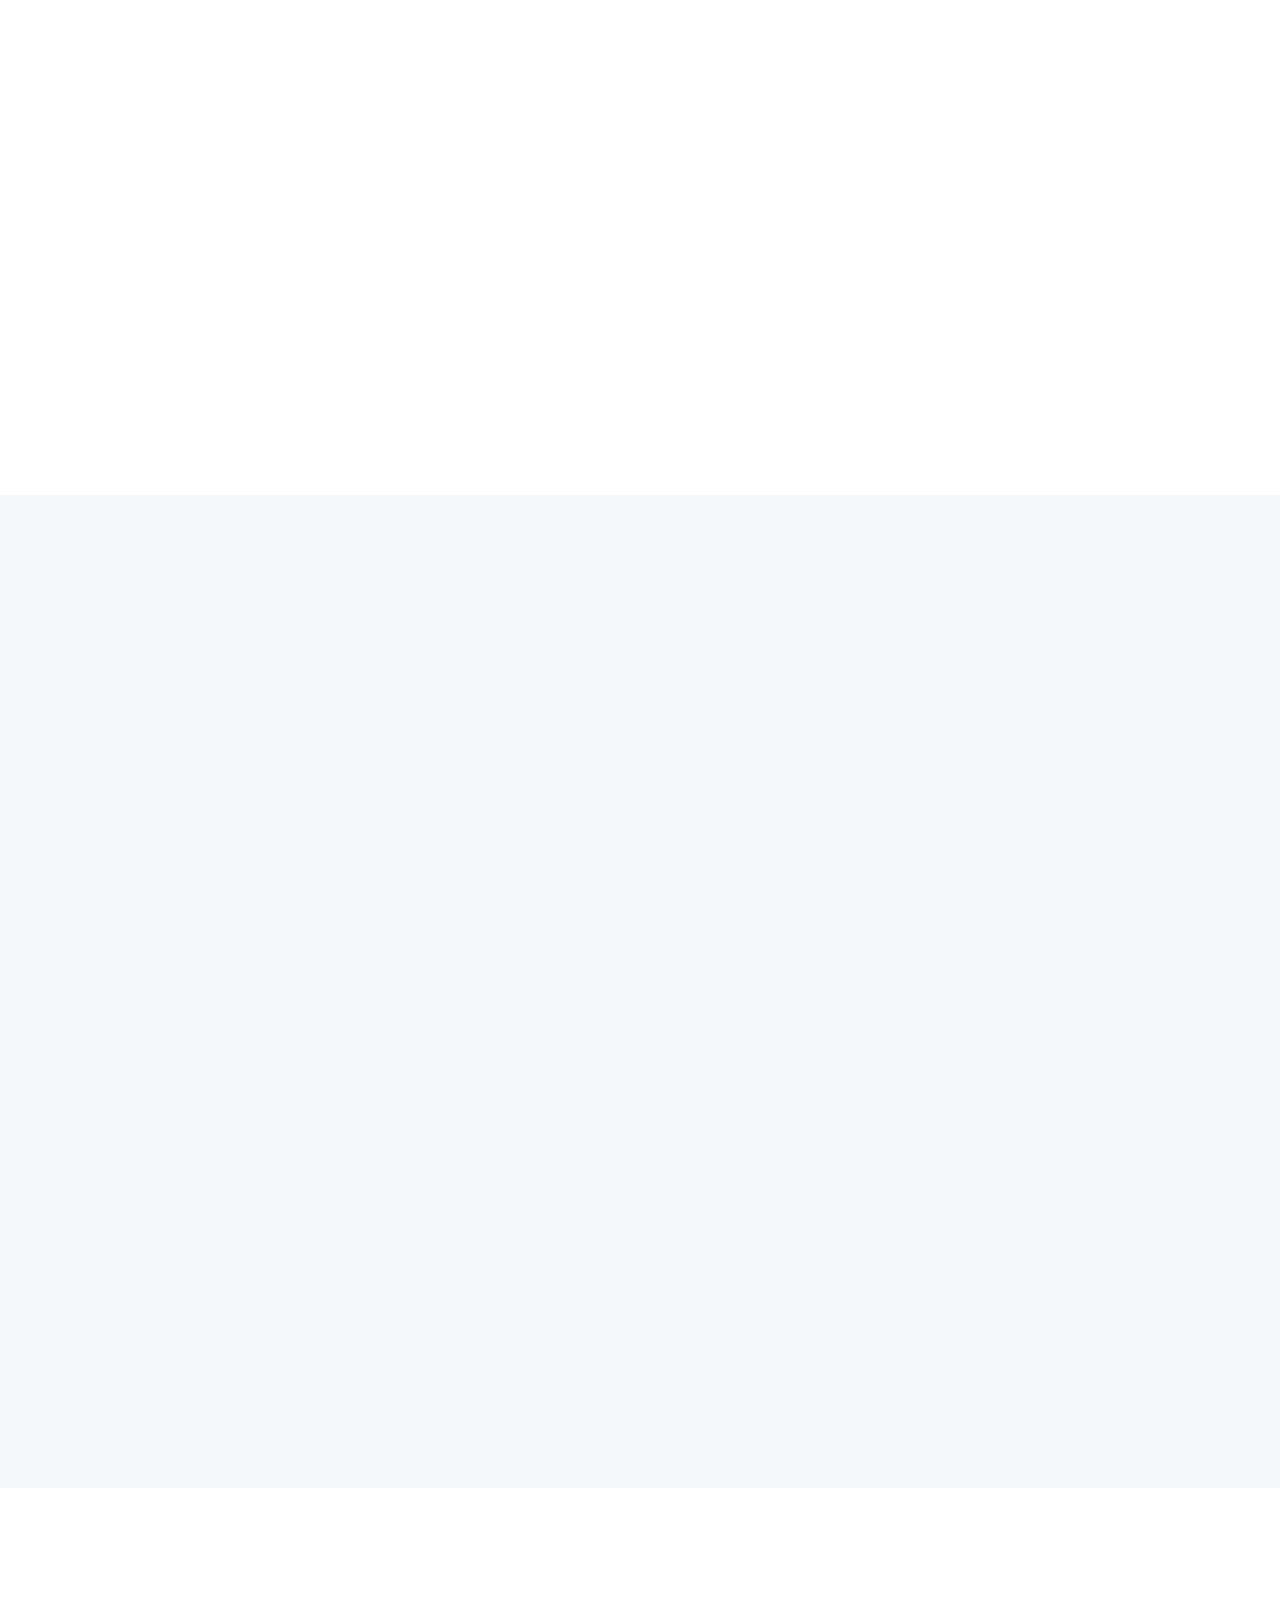
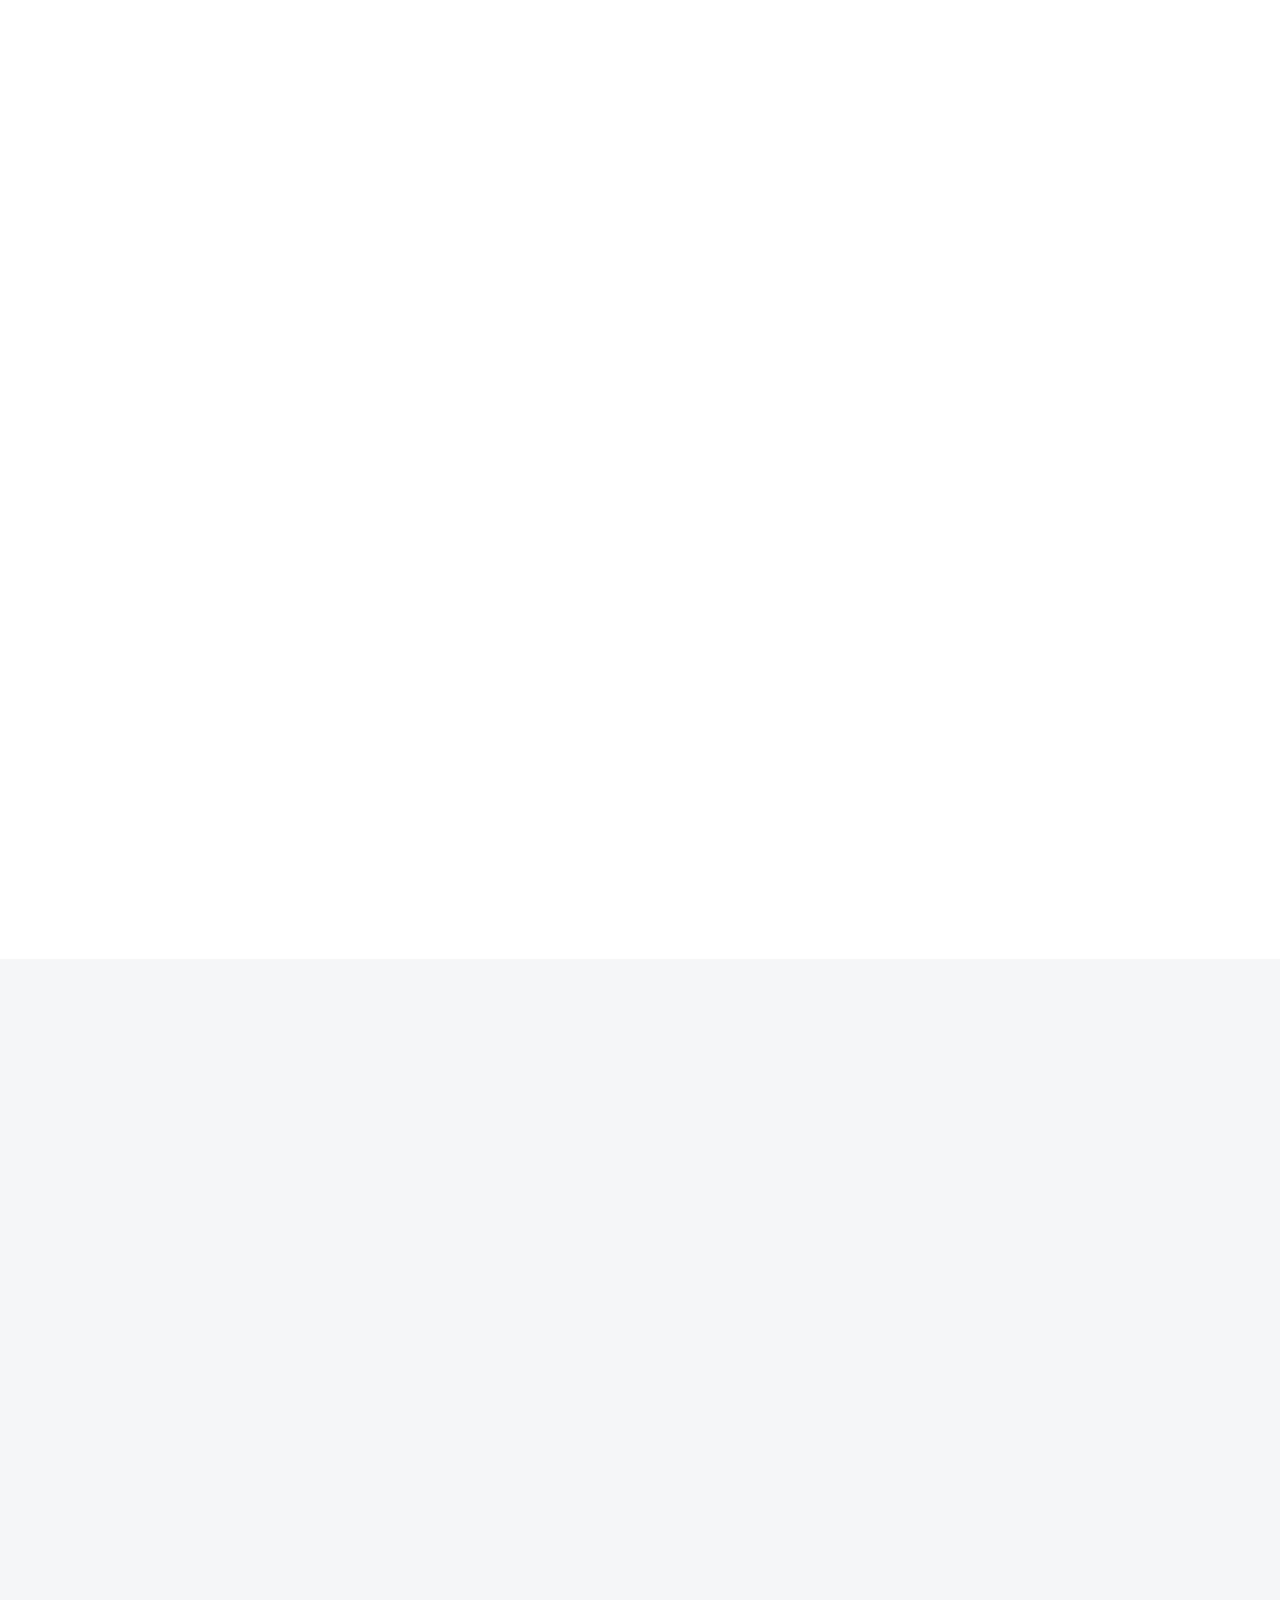
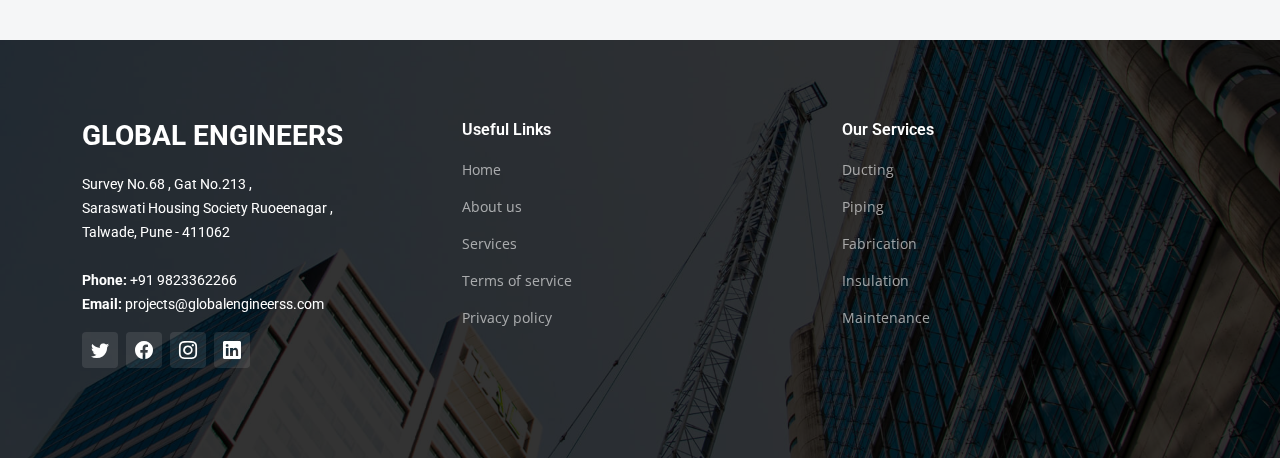
==== commit 85707abc: "changes in about page" ====
--- a/about.html
+++ b/about.html
@@ -29,12 +29,7 @@
   <!-- Template Main CSS File -->
   <link href="assets/css/main.css" rel="stylesheet">
 
-  <!-- =======================================================
-  * Template Name: UpConstruction - v1.0.1
-  * Template URL: https://bootstrapmade.com/upconstruction-bootstrap-construction-website-template/
-  * Author: BootstrapMade.com
-  * License: https://bootstrapmade.com/license/
-  ======================================================== -->
+
 </head>
 
 <body>
@@ -46,7 +41,7 @@
       <a href="index.html" class="logo d-flex align-items-center">
         <!-- Uncomment the line below if you also wish to use an image logo -->
         <!-- <img src="assets/img/logo.png" alt=""> -->
-        <h1>UpConstruction<span>.</span></h1>
+        <h1>Global Engineers<span>.</span></h1>
       </a>
 
       <i class="mobile-nav-toggle mobile-nav-show bi bi-list"></i>
@@ -103,15 +98,15 @@
 
         <div class="row position-relative">
 
-          <div class="col-lg-7 about-img" style="background-image: url(assets/img/about.jpg);"></div>
+          <div class="col-lg-7 about-img" style="background-image: url(assets/img/about.jpeg);"></div>
 
           <div class="col-lg-7">
-            <h2>Consequatur eius et magnam</h2>
+            <h2>Global Engineers</h2>
             <div class="our-story">
-              <h4>Est 1988</h4>
+              <h4></h4>
               <h3>Our Story</h3>
-              <p>Inventore aliquam beatae at et id alias. Ipsa dolores amet consequuntur minima quia maxime autem. Quidem id sed ratione. Tenetur provident autem in reiciendis rerum at dolor. Aliquam consectetur laudantium temporibus dicta minus dolor.</p>
-              <ul>
+              <p>We Started work in HAVC insustray from 2004 on small project basis.</p>
+              <!-- <ul>
                 <li><i class="bi bi-check-circle"></i> <span>Ullamco laboris nisi ut aliquip ex ea commo</span></li>
                 <li><i class="bi bi-check-circle"></i> <span>Duis aute irure dolor in reprehenderit in</span></li>
                 <li><i class="bi bi-check-circle"></i> <span>Ullamco laboris nisi ut aliquip ex ea</span></li>
@@ -121,7 +116,7 @@
               <div class="watch-video d-flex align-items-center position-relative">
                 <i class="bi bi-play-circle"></i>
                 <a href="https://www.youtube.com/watch?v=LXb3EKWsInQ" class="glightbox stretched-link">Watch Video</a>
-              </div>
+              </div> -->
             </div>
           </div>
 
@@ -524,7 +519,7 @@
                 Saraswati Housing Society Ruoeenagar , <br>
                 Talwade, Pune - 411062<br><br>
                 <strong>Phone:</strong> +91 9823362266<br>
-                <strong>Email:</strong> contact@globalengineerss.com<br>
+                <strong>Email:</strong> projects@globalengineerss.com<br>
               </p>
               <div class="social-links d-flex mt-3">
                 <a href="#" class="d-flex align-items-center justify-content-center"><i class="bi bi-twitter"></i></a>
--- a/assets/css/main.css
+++ b/assets/css/main.css
@@ -1,14 +1,4 @@
-/**
-* Template Name: UpConstruction - v1.0.1
-* Template URL: https://bootstrapmade.com/upconstruction-bootstrap-construction-website-template/
-* Author: BootstrapMade.com
-* License: https://bootstrapmade.com/license/
-*/
-
-/*--------------------------------------------------------------
-# Set main reusable colors and fonts using CSS variables
-# Learn more about CSS variables at https://developer.mozilla.org/en-US/docs/Web/CSS/Using_CSS_custom_properties
---------------------------------------------------------------*/
+
 /* Fonts */
 :root {
   --font-default: Open Sans, system-ui, -apple-system, Segoe UI, Roboto, Helvetica Neue, Arial, Noto Sans, Liberation Sans, sans-serif, Apple Color Emoji, Segoe UI Emoji, Segoe UI Symbol, Noto Color Emoji;
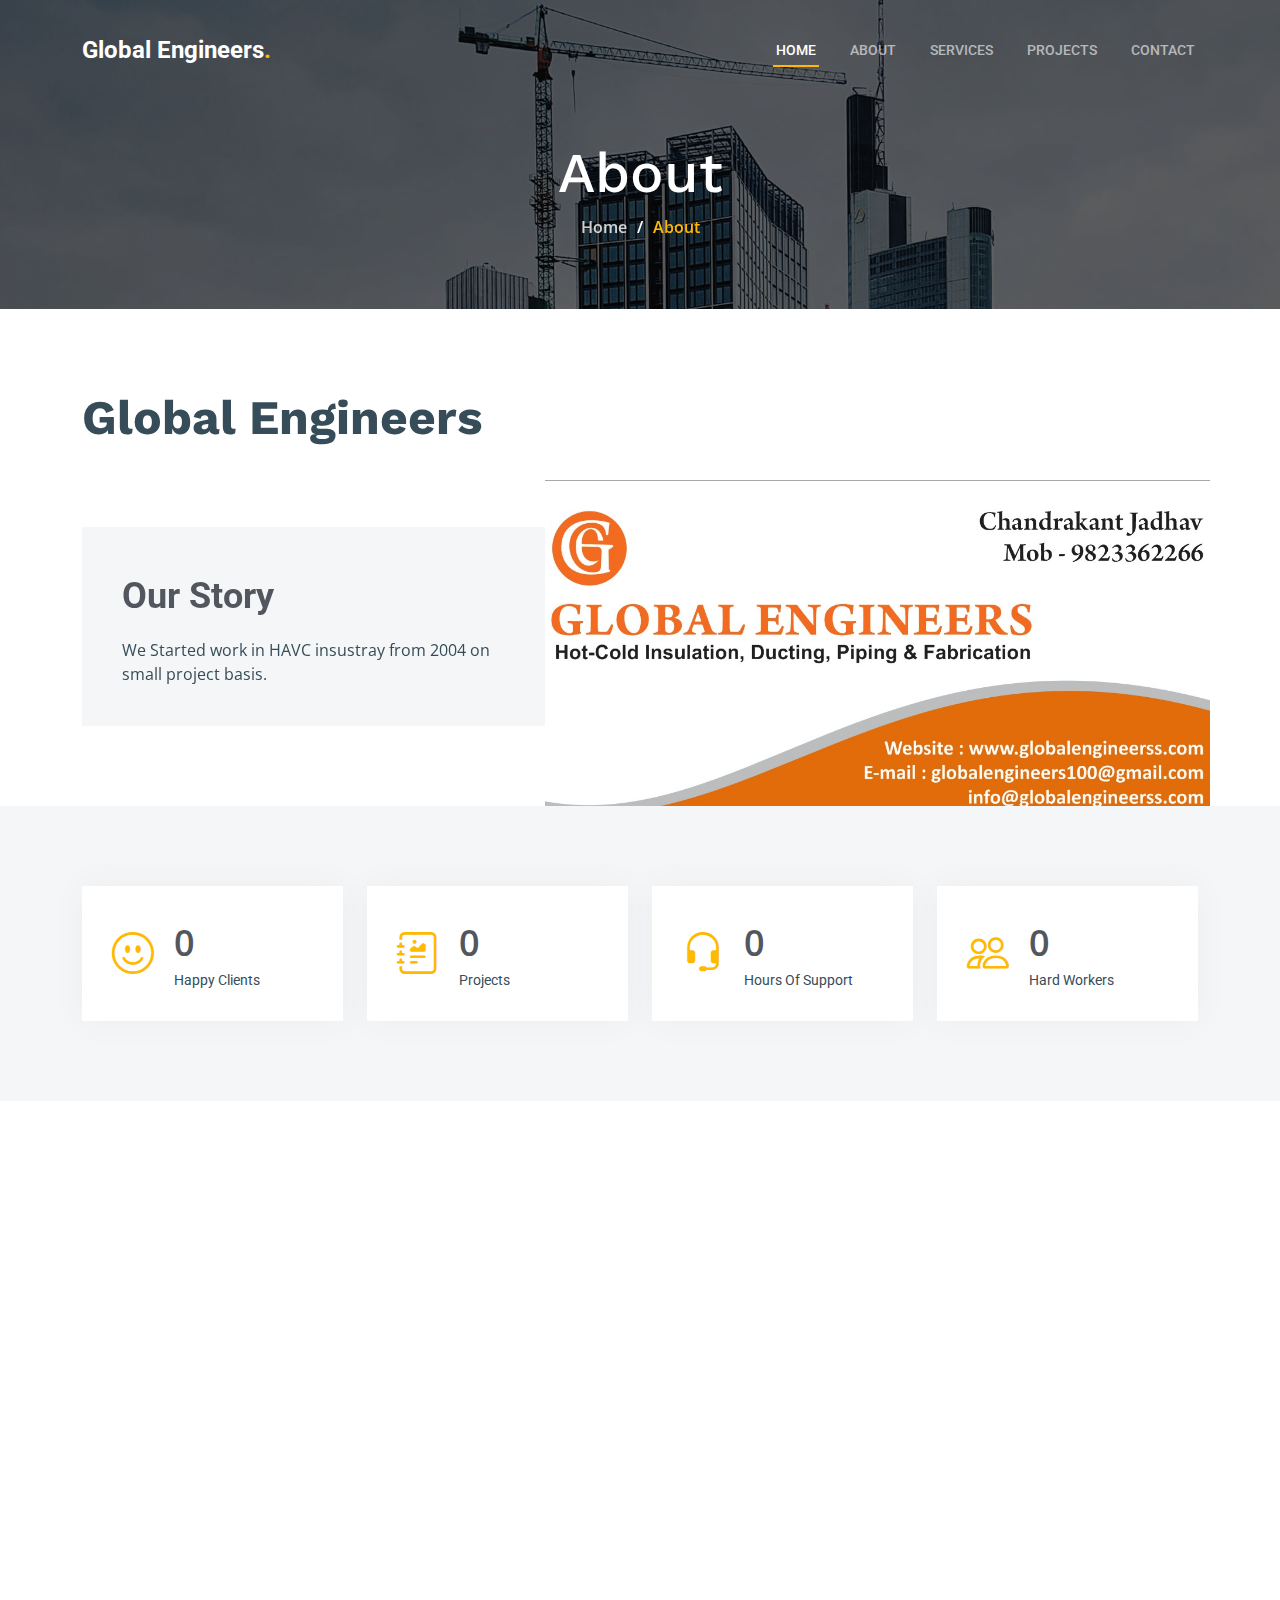
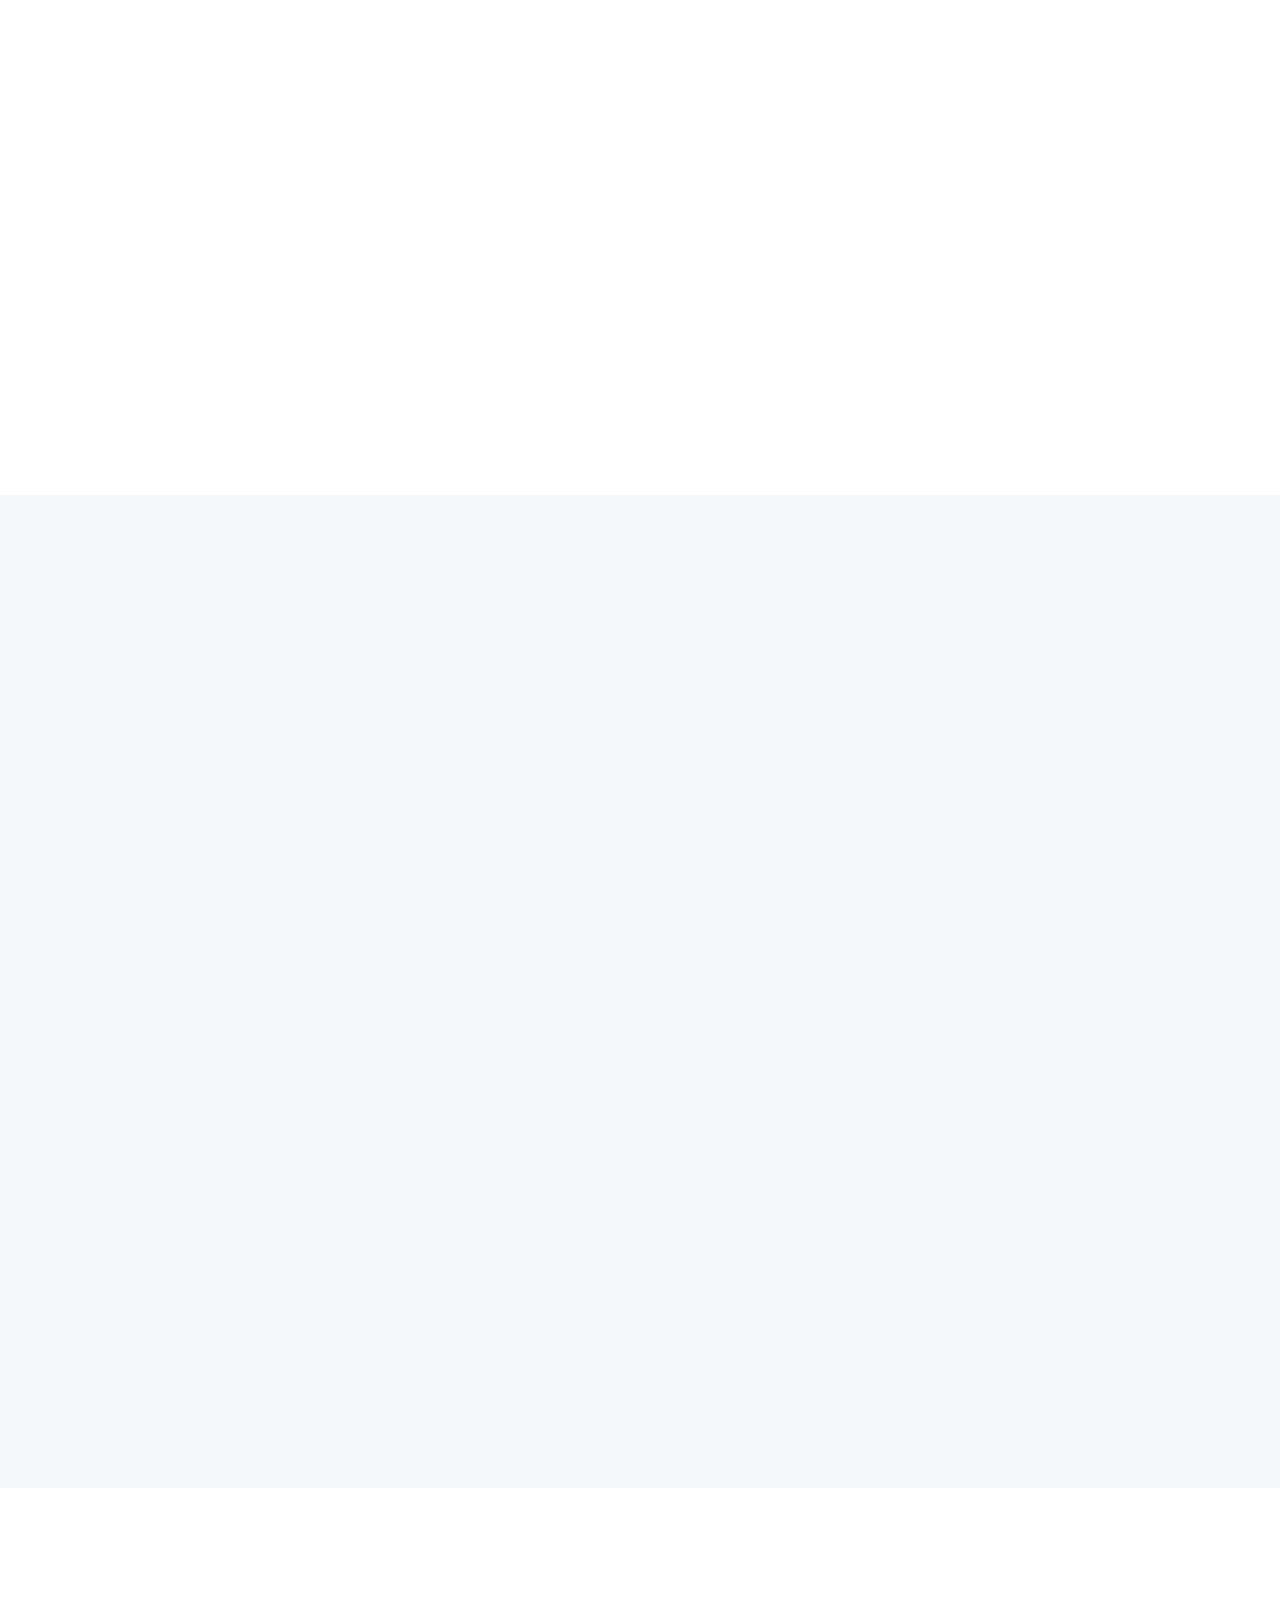
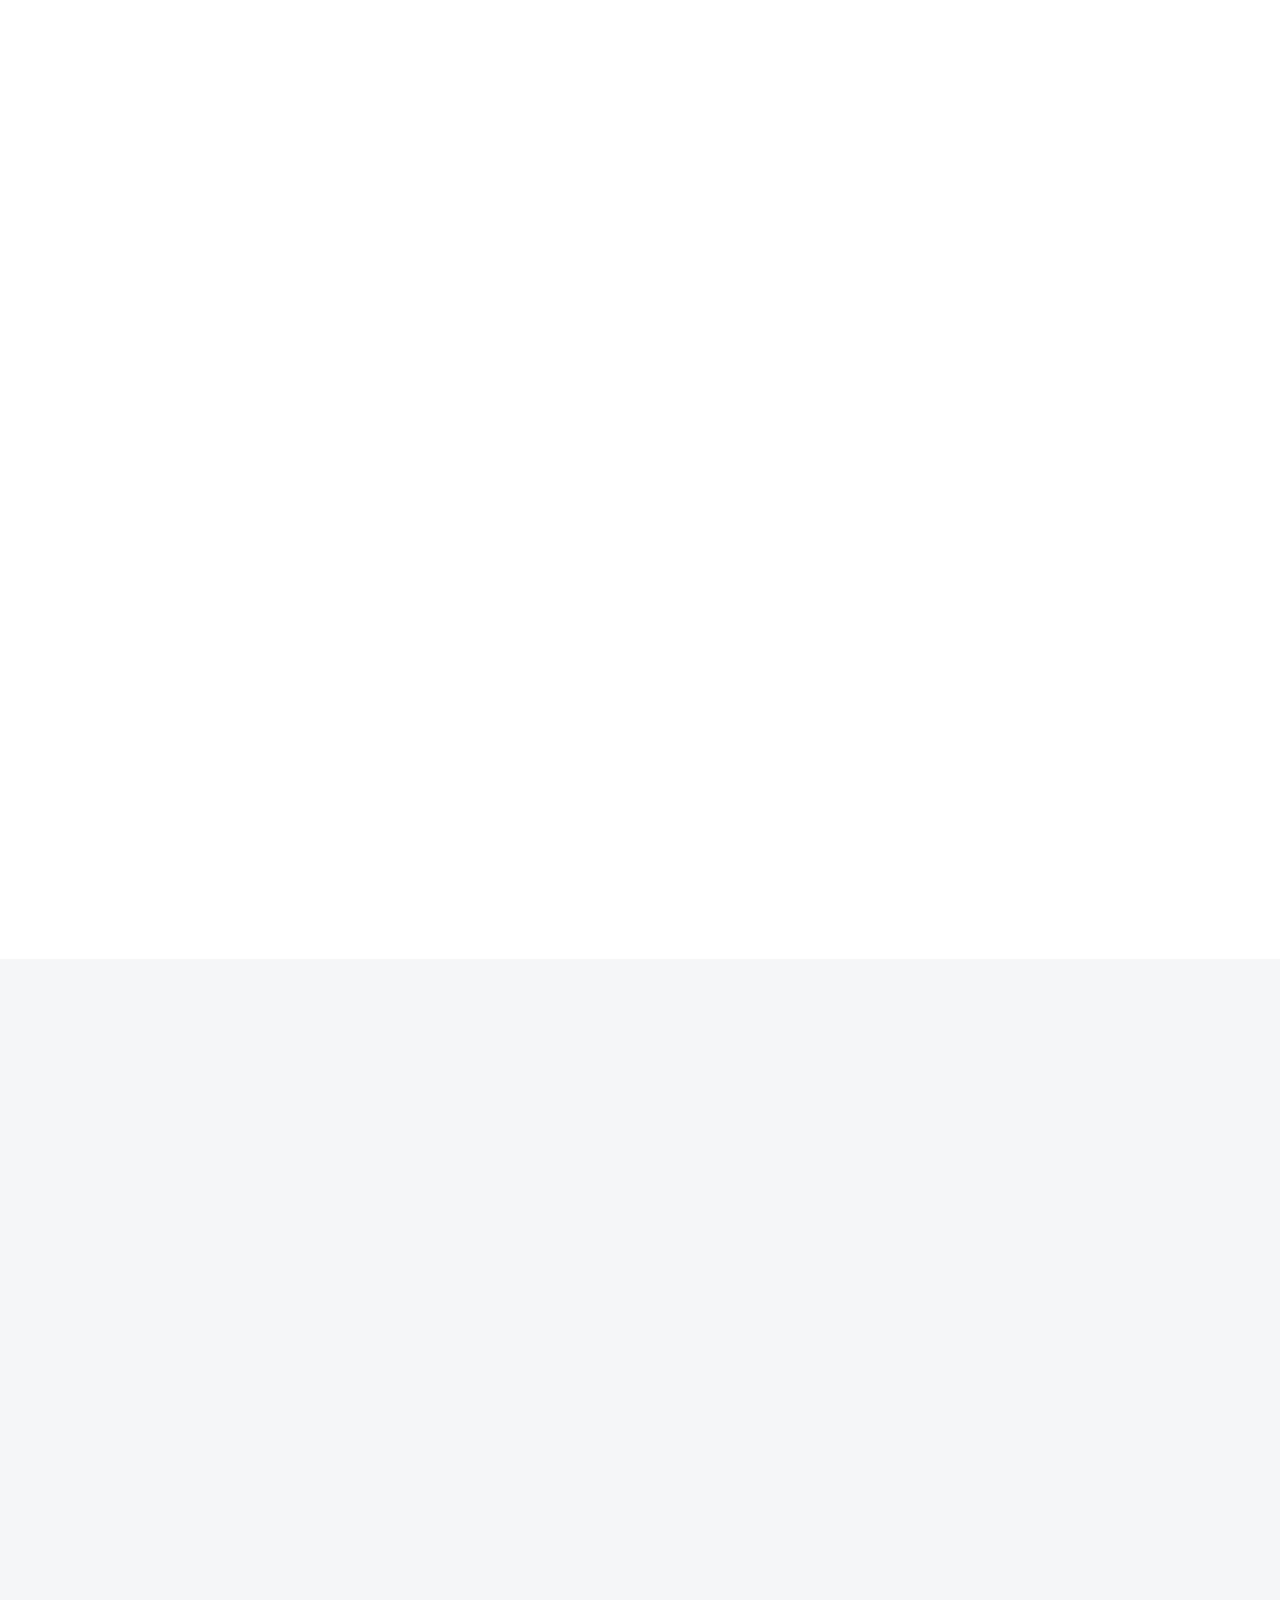
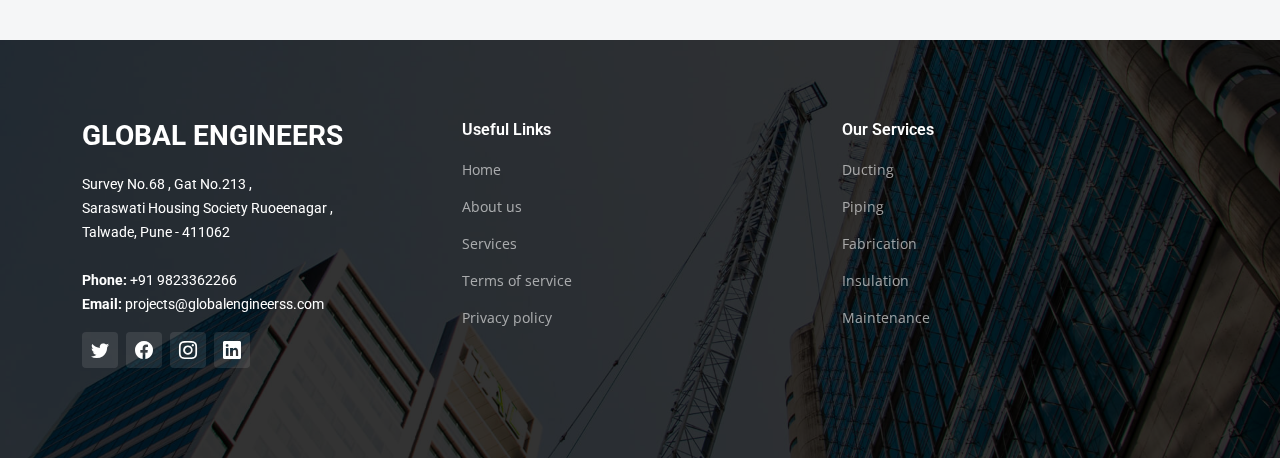
==== commit 71559195: "changes" ====
--- a/about.html
+++ b/about.html
@@ -48,11 +48,11 @@
       <i class="mobile-nav-toggle mobile-nav-hide d-none bi bi-x"></i>
       <nav id="navbar" class="navbar">
         <ul>
-          <li><a href="index.html">Home</a></li>
-          <li><a href="about.html" class="active">About</a></li>
+          <li><a href="index.html" class="active">Home</a></li>
+          <li><a href="about.html">About</a></li>
           <li><a href="services.html">Services</a></li>
           <li><a href="projects.html">Projects</a></li>
-          <li><a href="blog.html">Blog</a></li>
+          <!-- <li><a href="blog.html">Blog</a></li>
           <li class="dropdown"><a href="#"><span>Dropdown</span> <i class="bi bi-chevron-down dropdown-indicator"></i></a>
             <ul>
               <li><a href="#">Dropdown 1</a></li>
@@ -69,10 +69,11 @@
               <li><a href="#">Dropdown 3</a></li>
               <li><a href="#">Dropdown 4</a></li>
             </ul>
-          </li>
+          </li> -->
           <li><a href="contact.html">Contact</a></li>
         </ul>
-      </nav><!-- .navbar -->
+      </nav>
+      <!-- .navbar -->
 
     </div>
   </header><!-- End Header -->
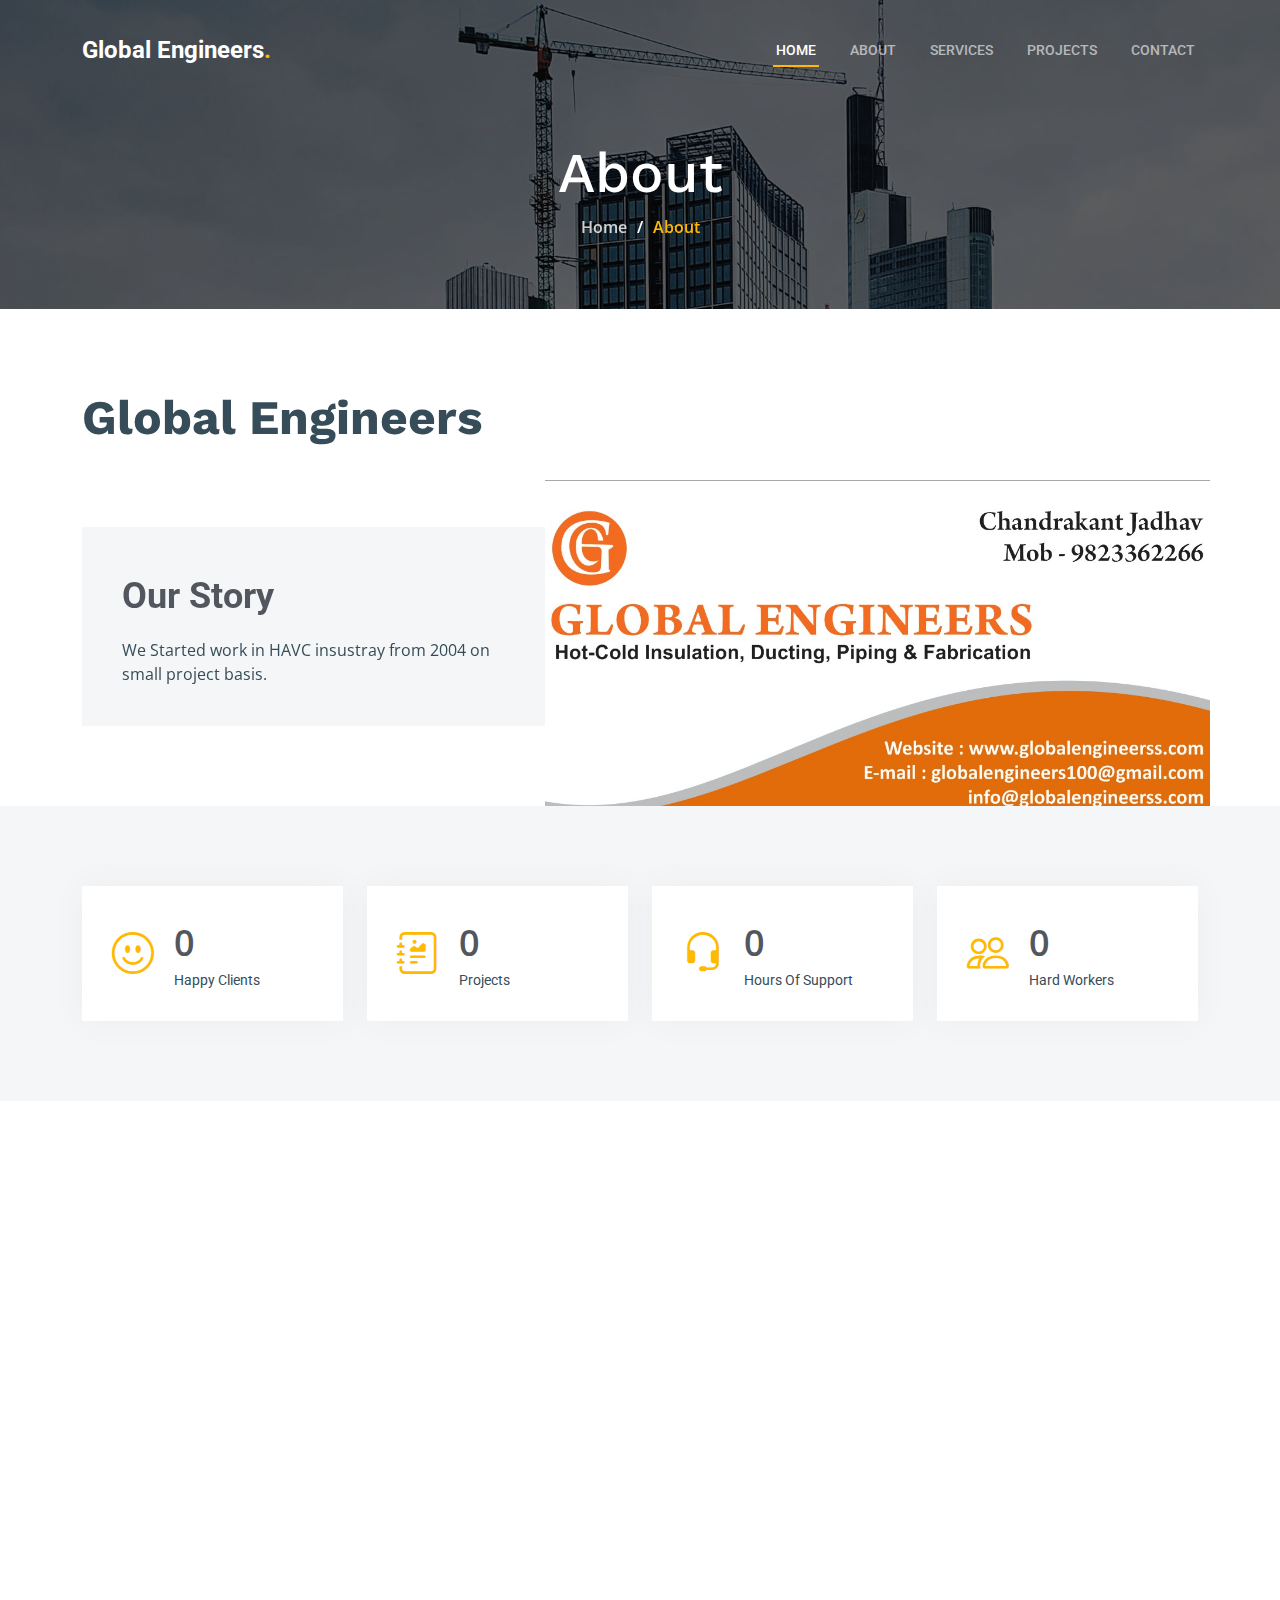
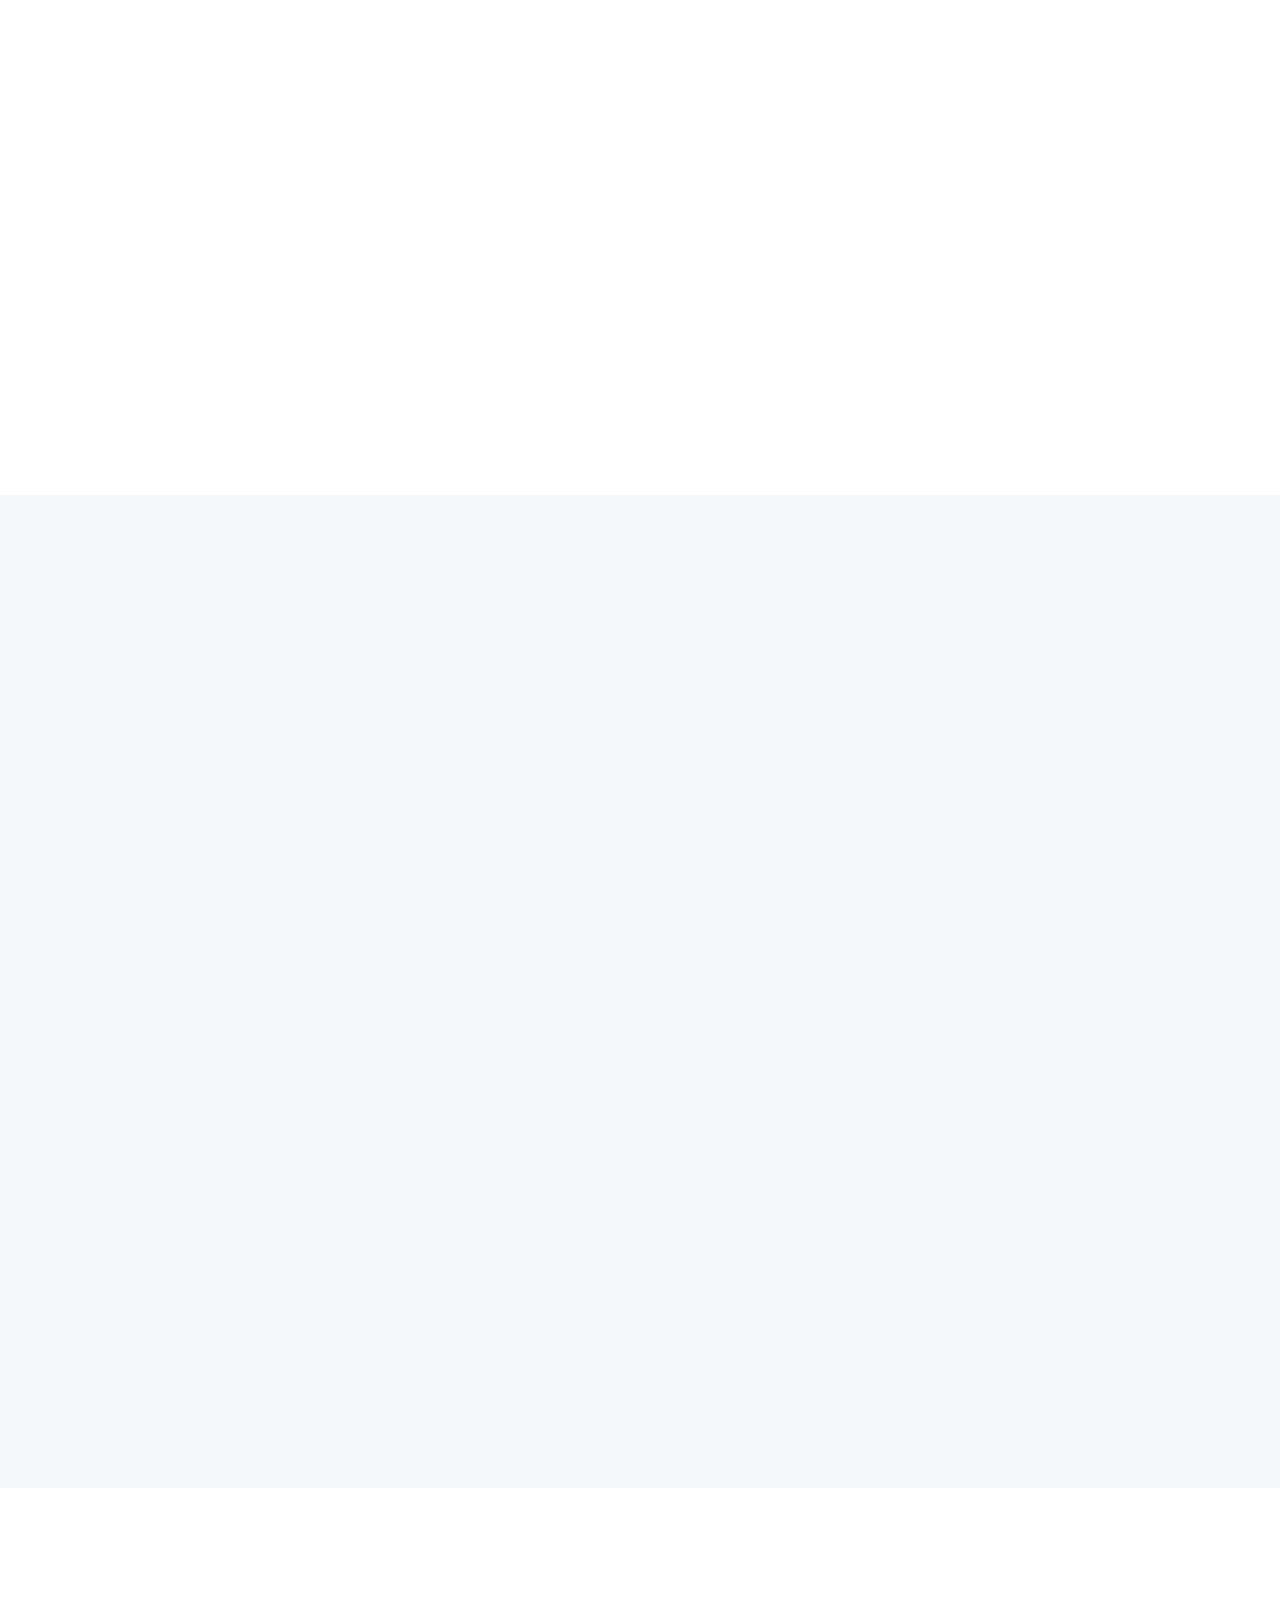
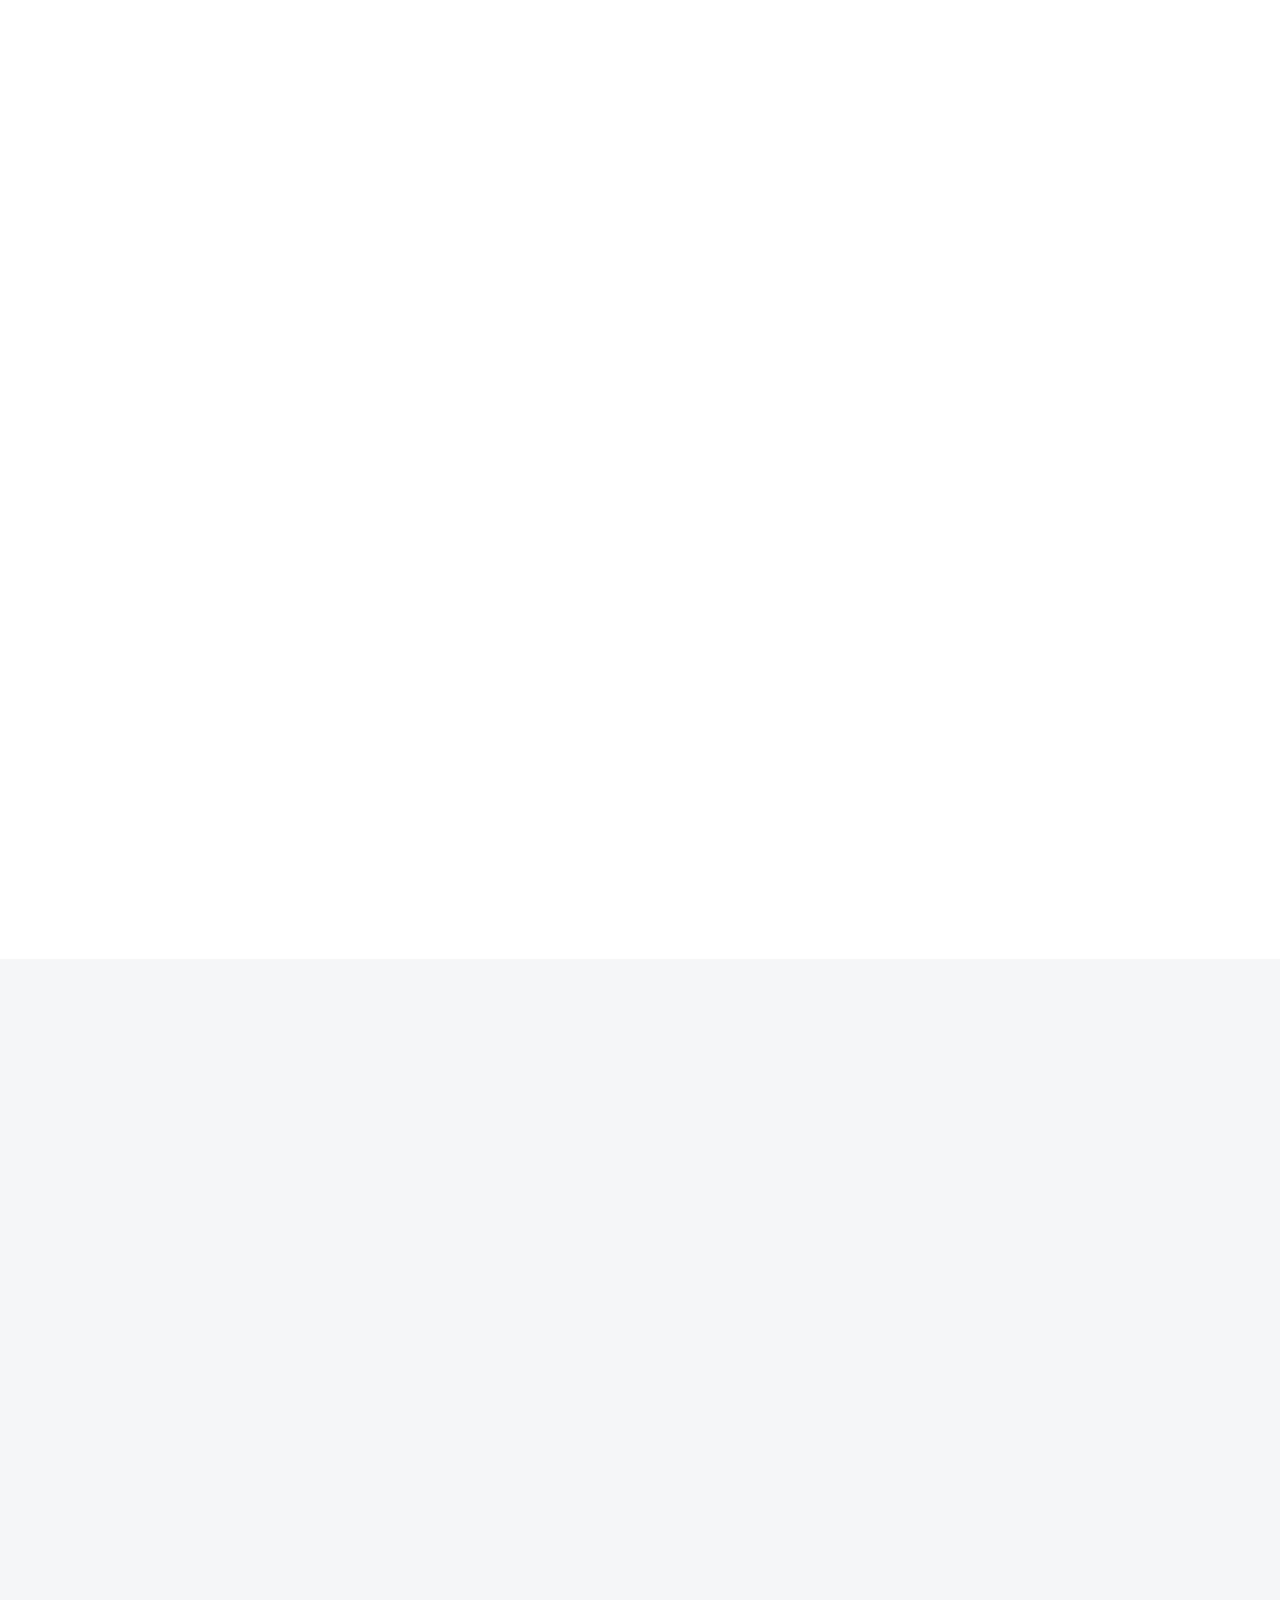
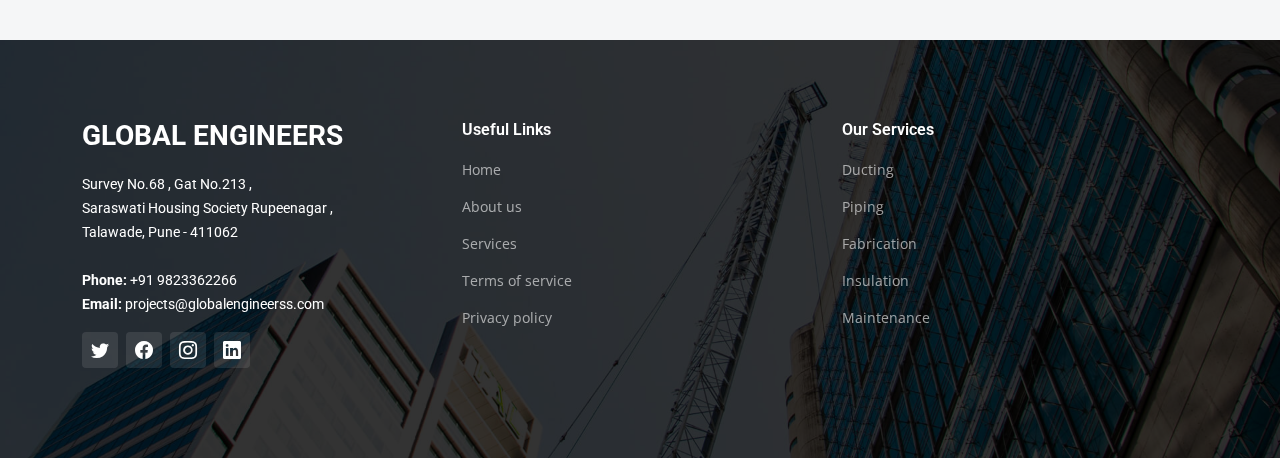
==== commit ac58480d: "changes in index file" ====
--- a/about.html
+++ b/about.html
@@ -517,8 +517,8 @@
               <h3>Global Engineers</h3>
               <p>
                 Survey No.68 , Gat No.213 , <br>
-                Saraswati Housing Society Ruoeenagar , <br>
-                Talwade, Pune - 411062<br><br>
+                Saraswati Housing Society Rupeenagar , <br>
+                Talawade, Pune - 411062<br><br>
                 <strong>Phone:</strong> +91 9823362266<br>
                 <strong>Email:</strong> projects@globalengineerss.com<br>
               </p>
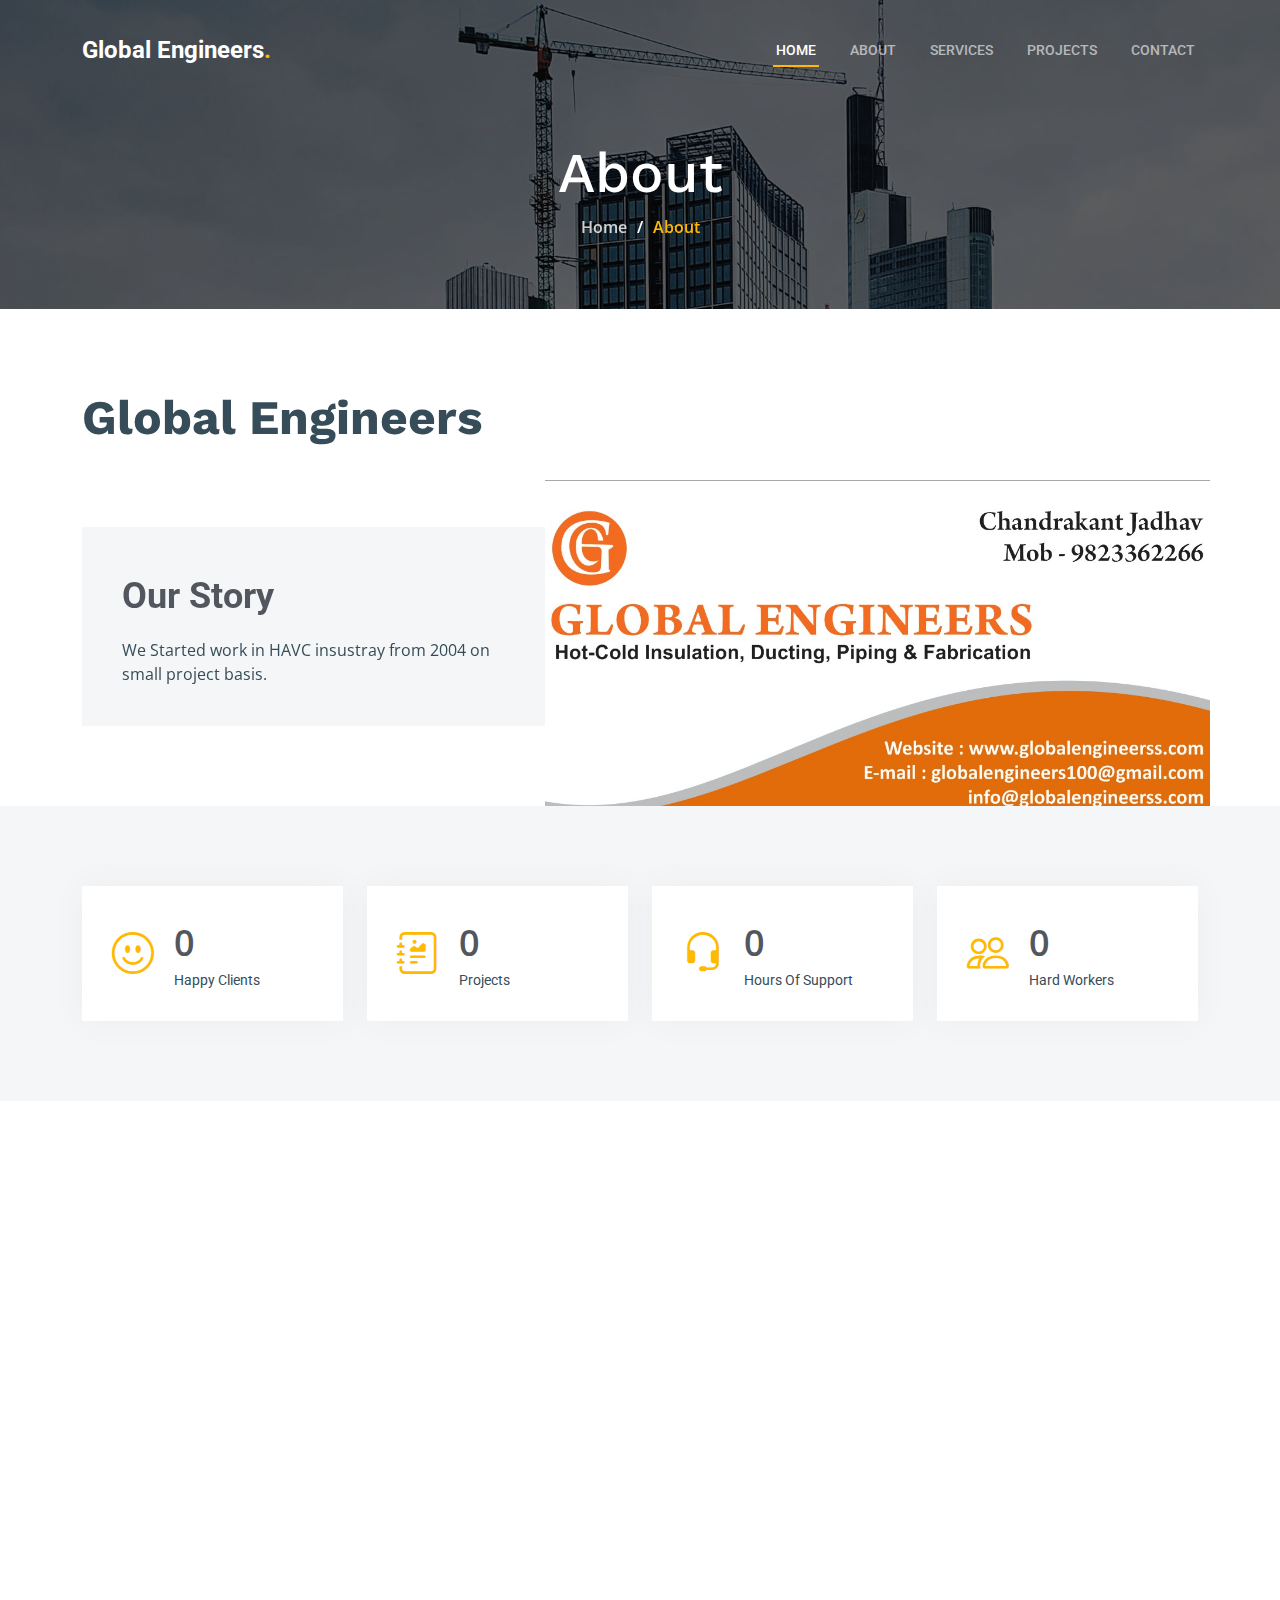
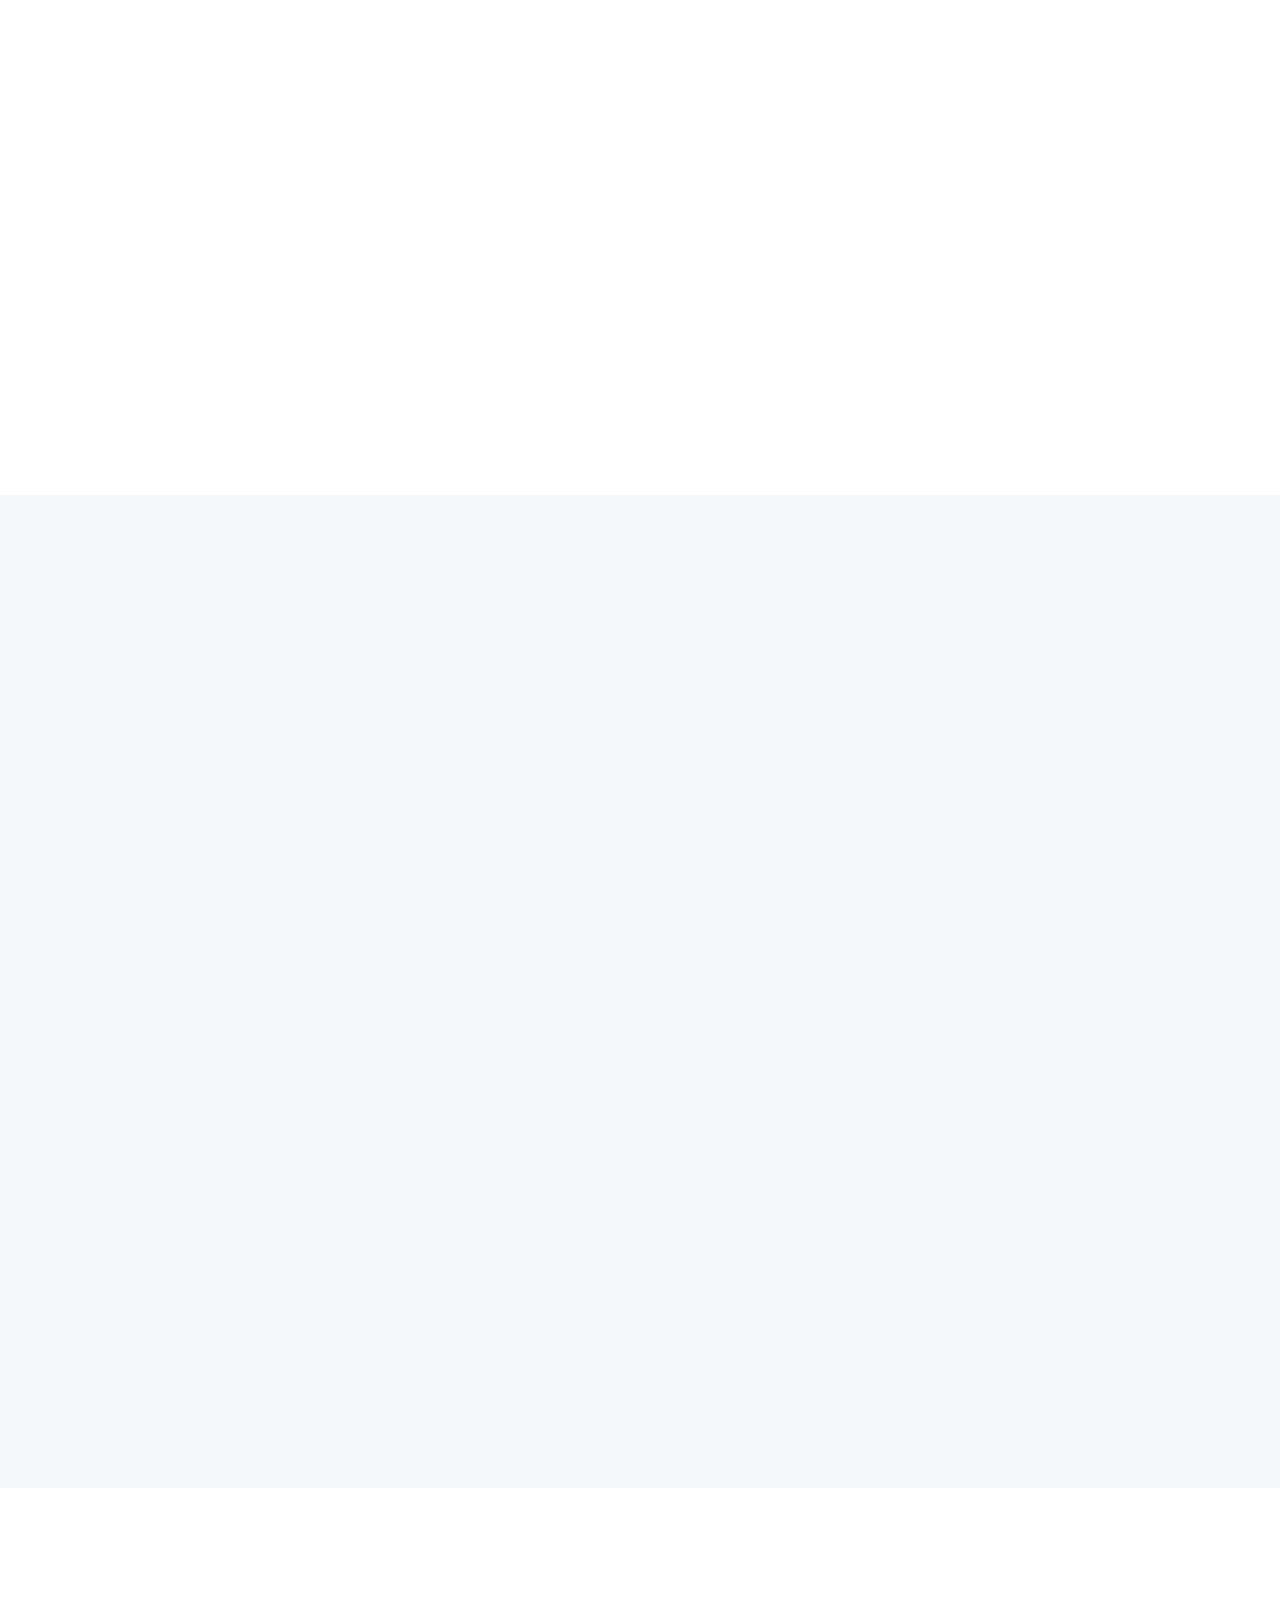
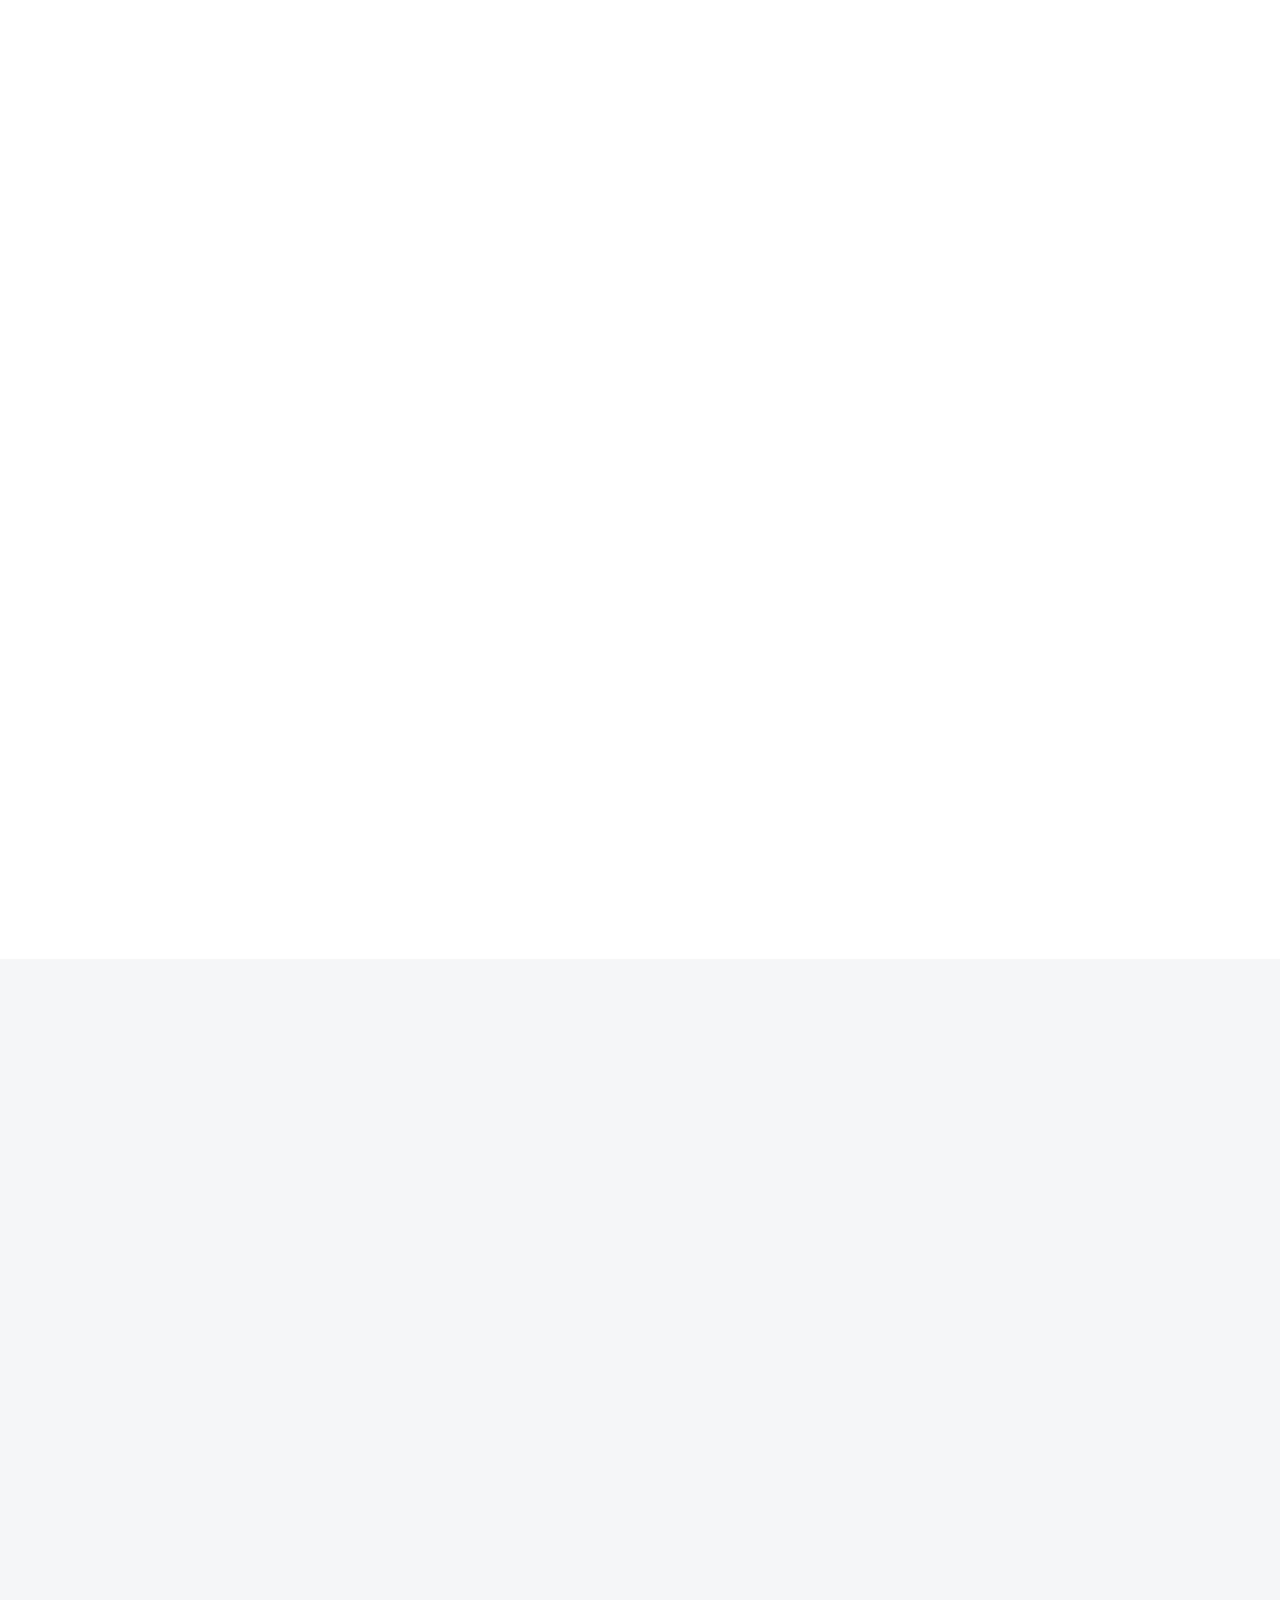
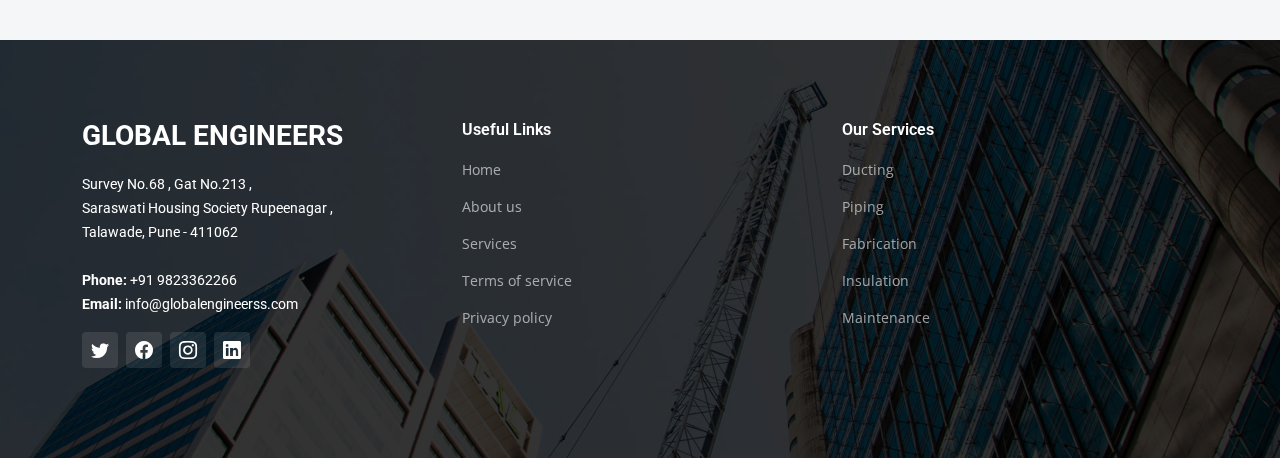
==== commit ee11f7d9: "changes in index file" ====
--- a/about.html
+++ b/about.html
@@ -520,7 +520,7 @@
                 Saraswati Housing Society Rupeenagar , <br>
                 Talawade, Pune - 411062<br><br>
                 <strong>Phone:</strong> +91 9823362266<br>
-                <strong>Email:</strong> projects@globalengineerss.com<br>
+                <strong>Email:</strong>  info@globalengineerss.com<br>
               </p>
               <div class="social-links d-flex mt-3">
                 <a href="#" class="d-flex align-items-center justify-content-center"><i class="bi bi-twitter"></i></a>
